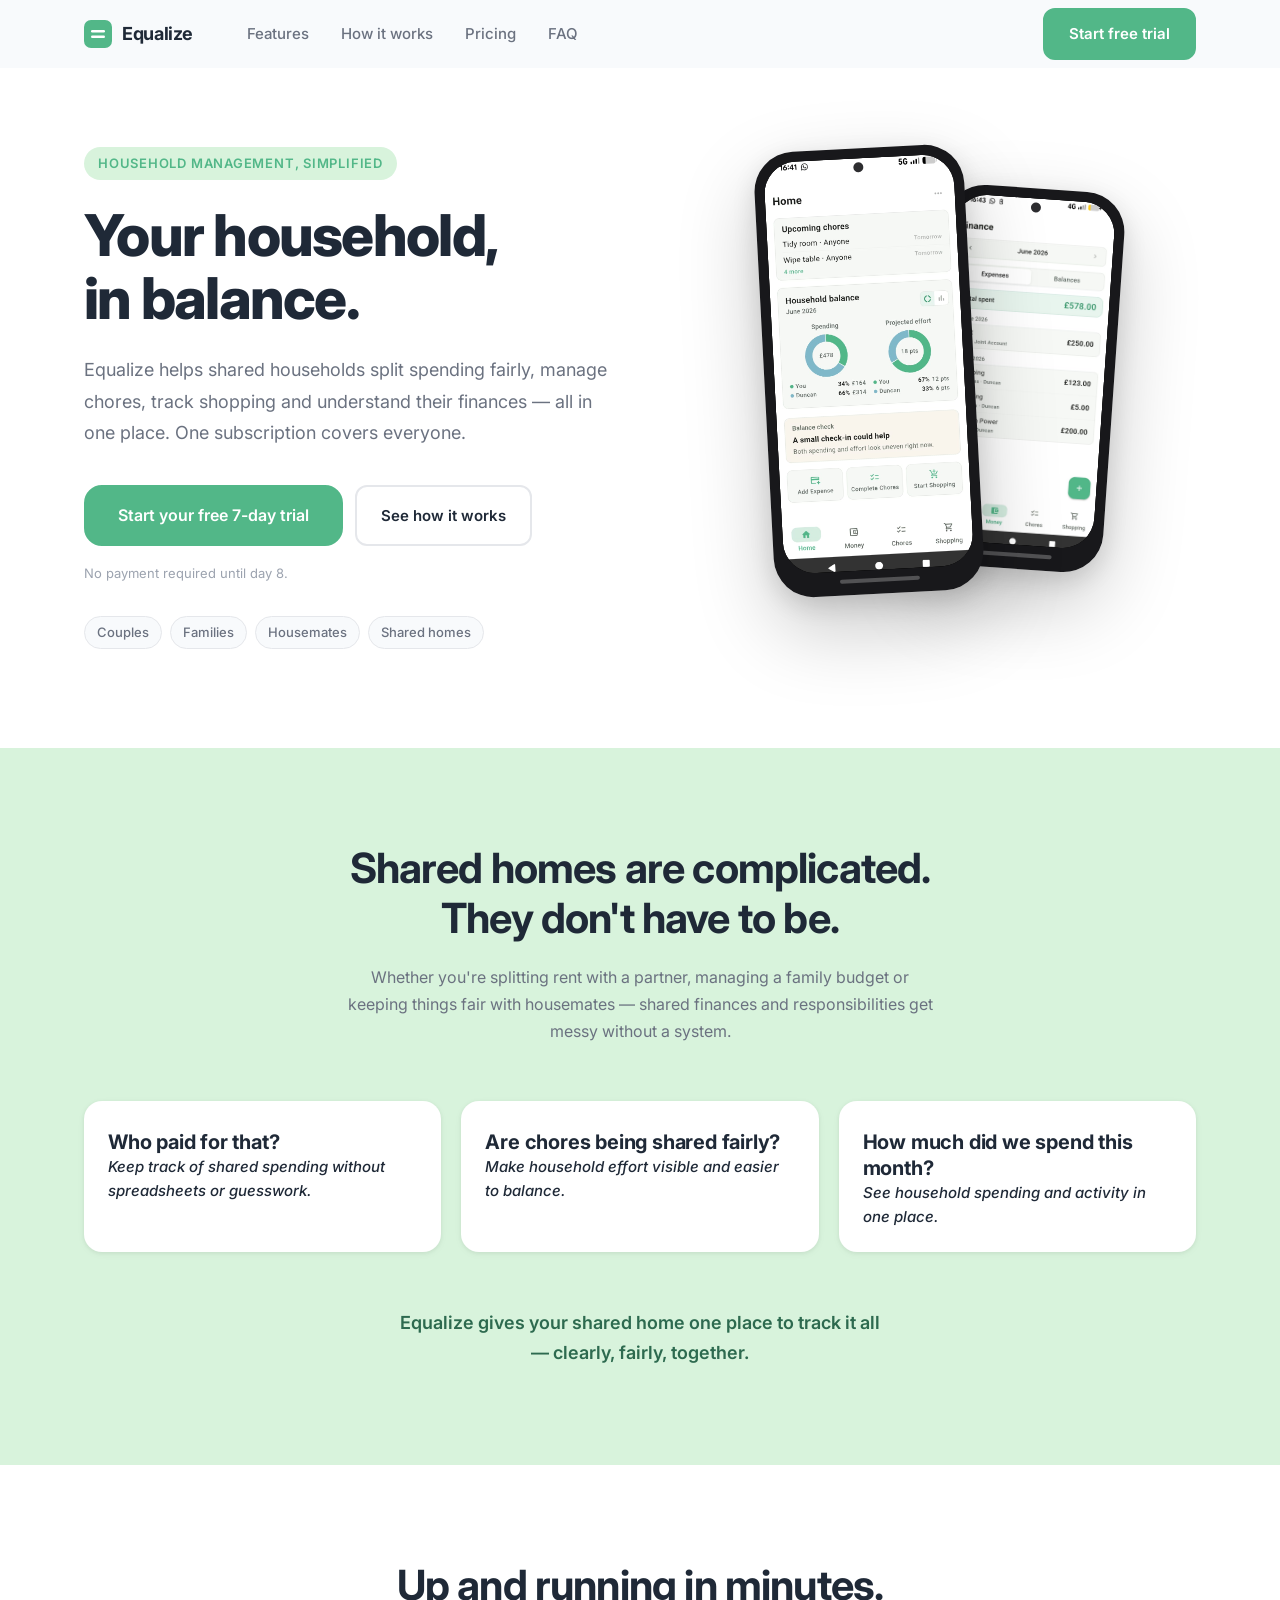
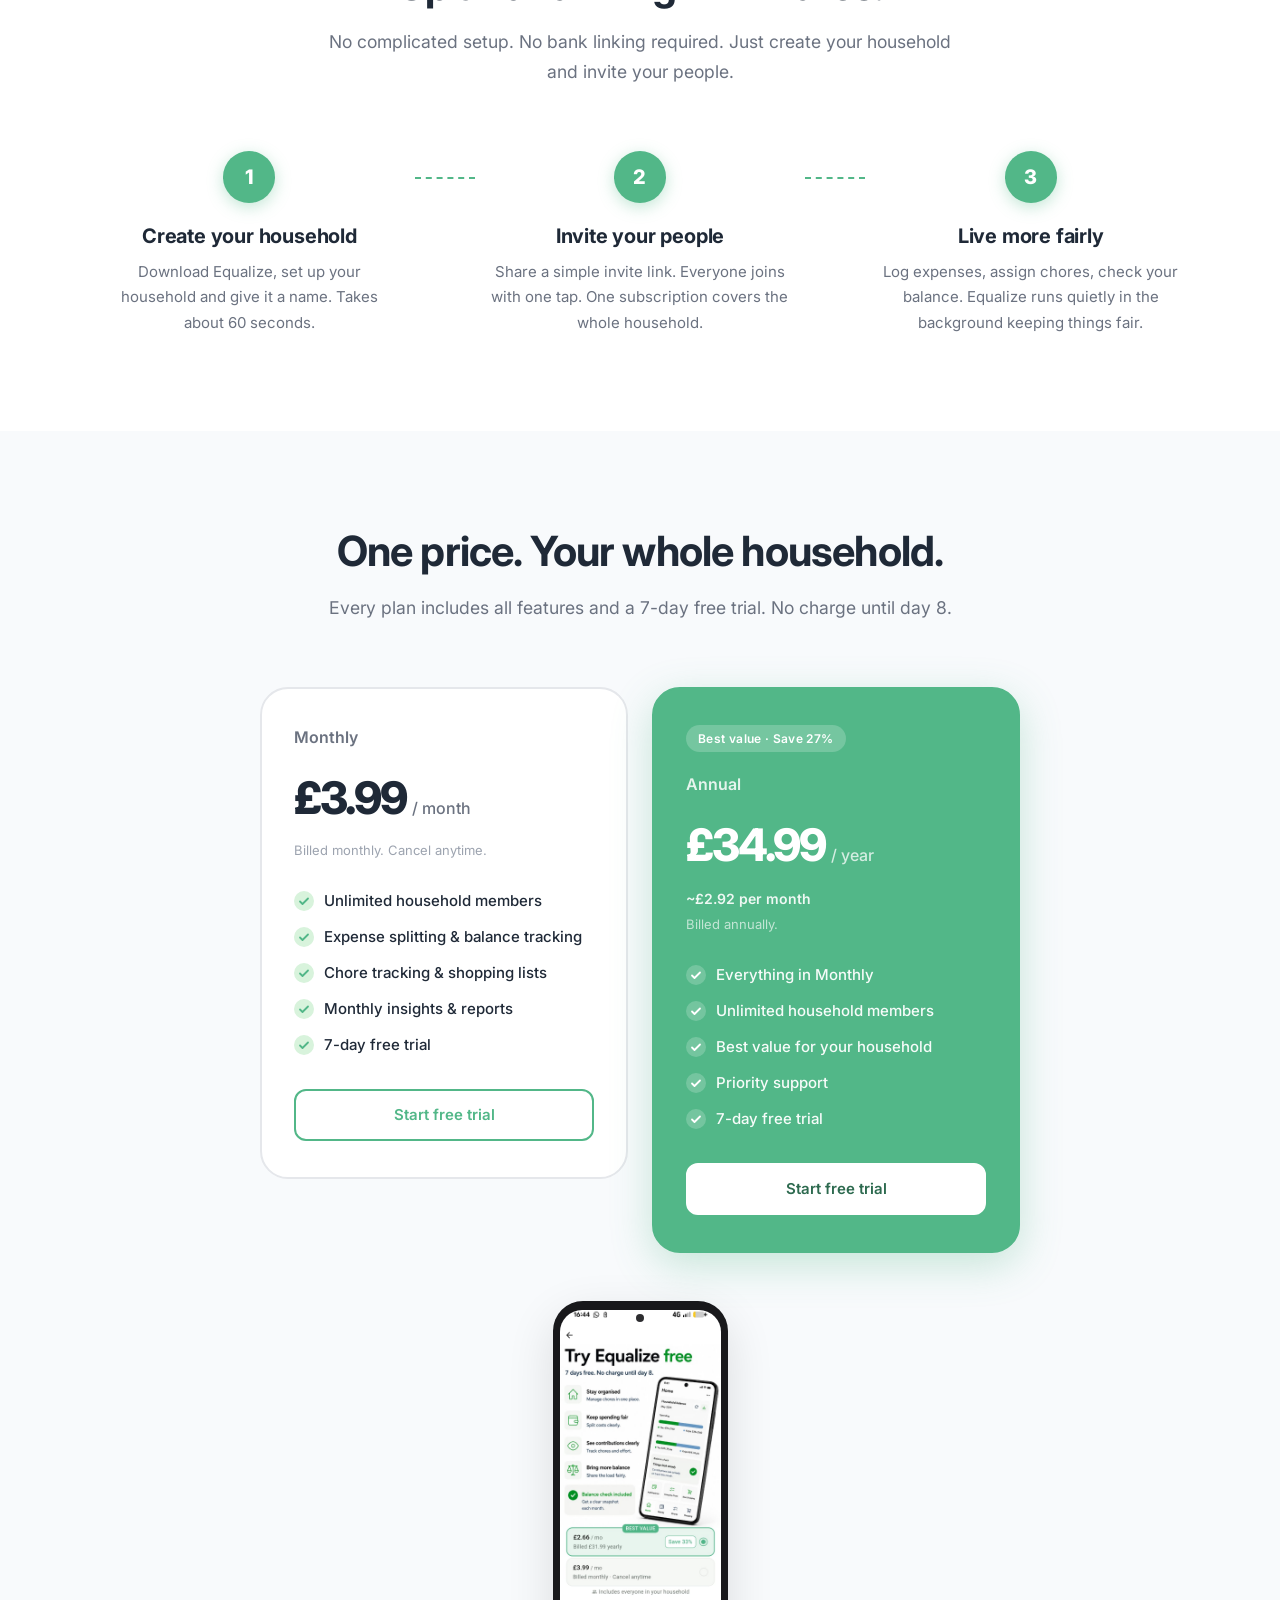
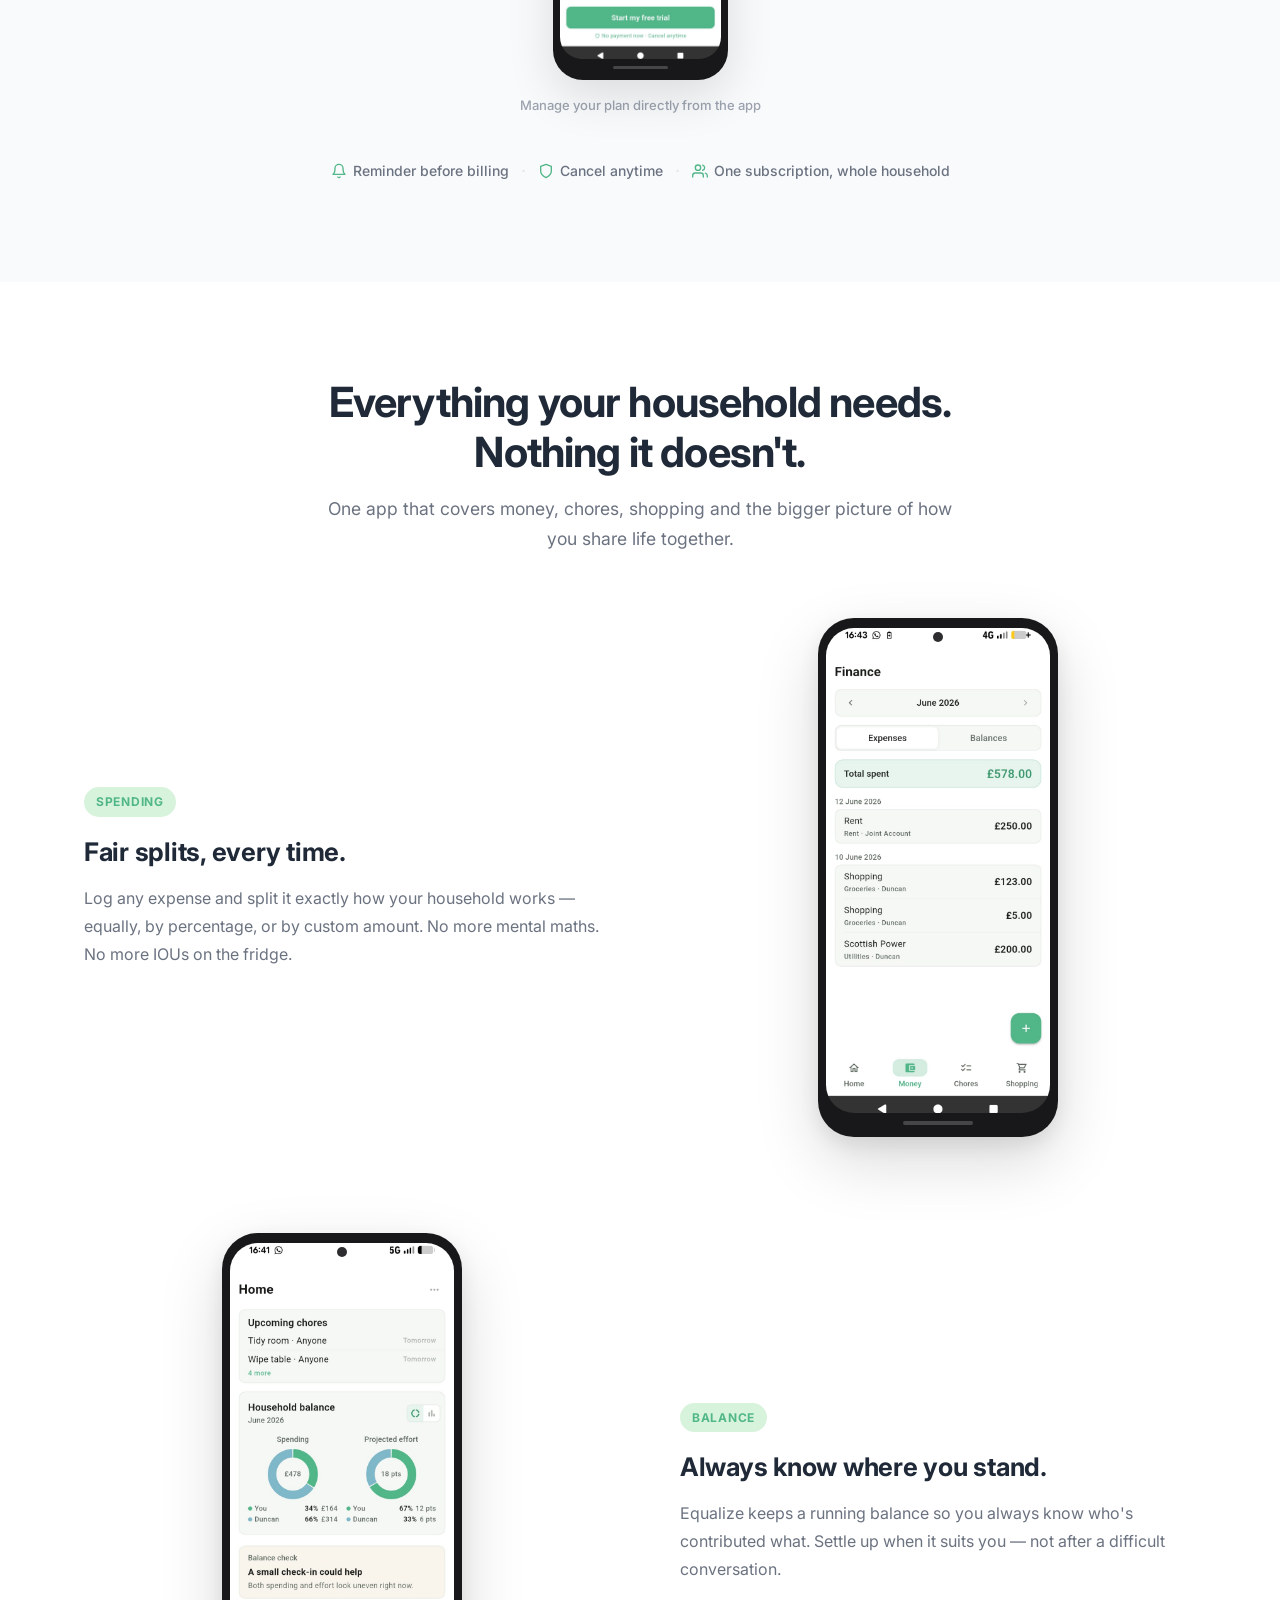
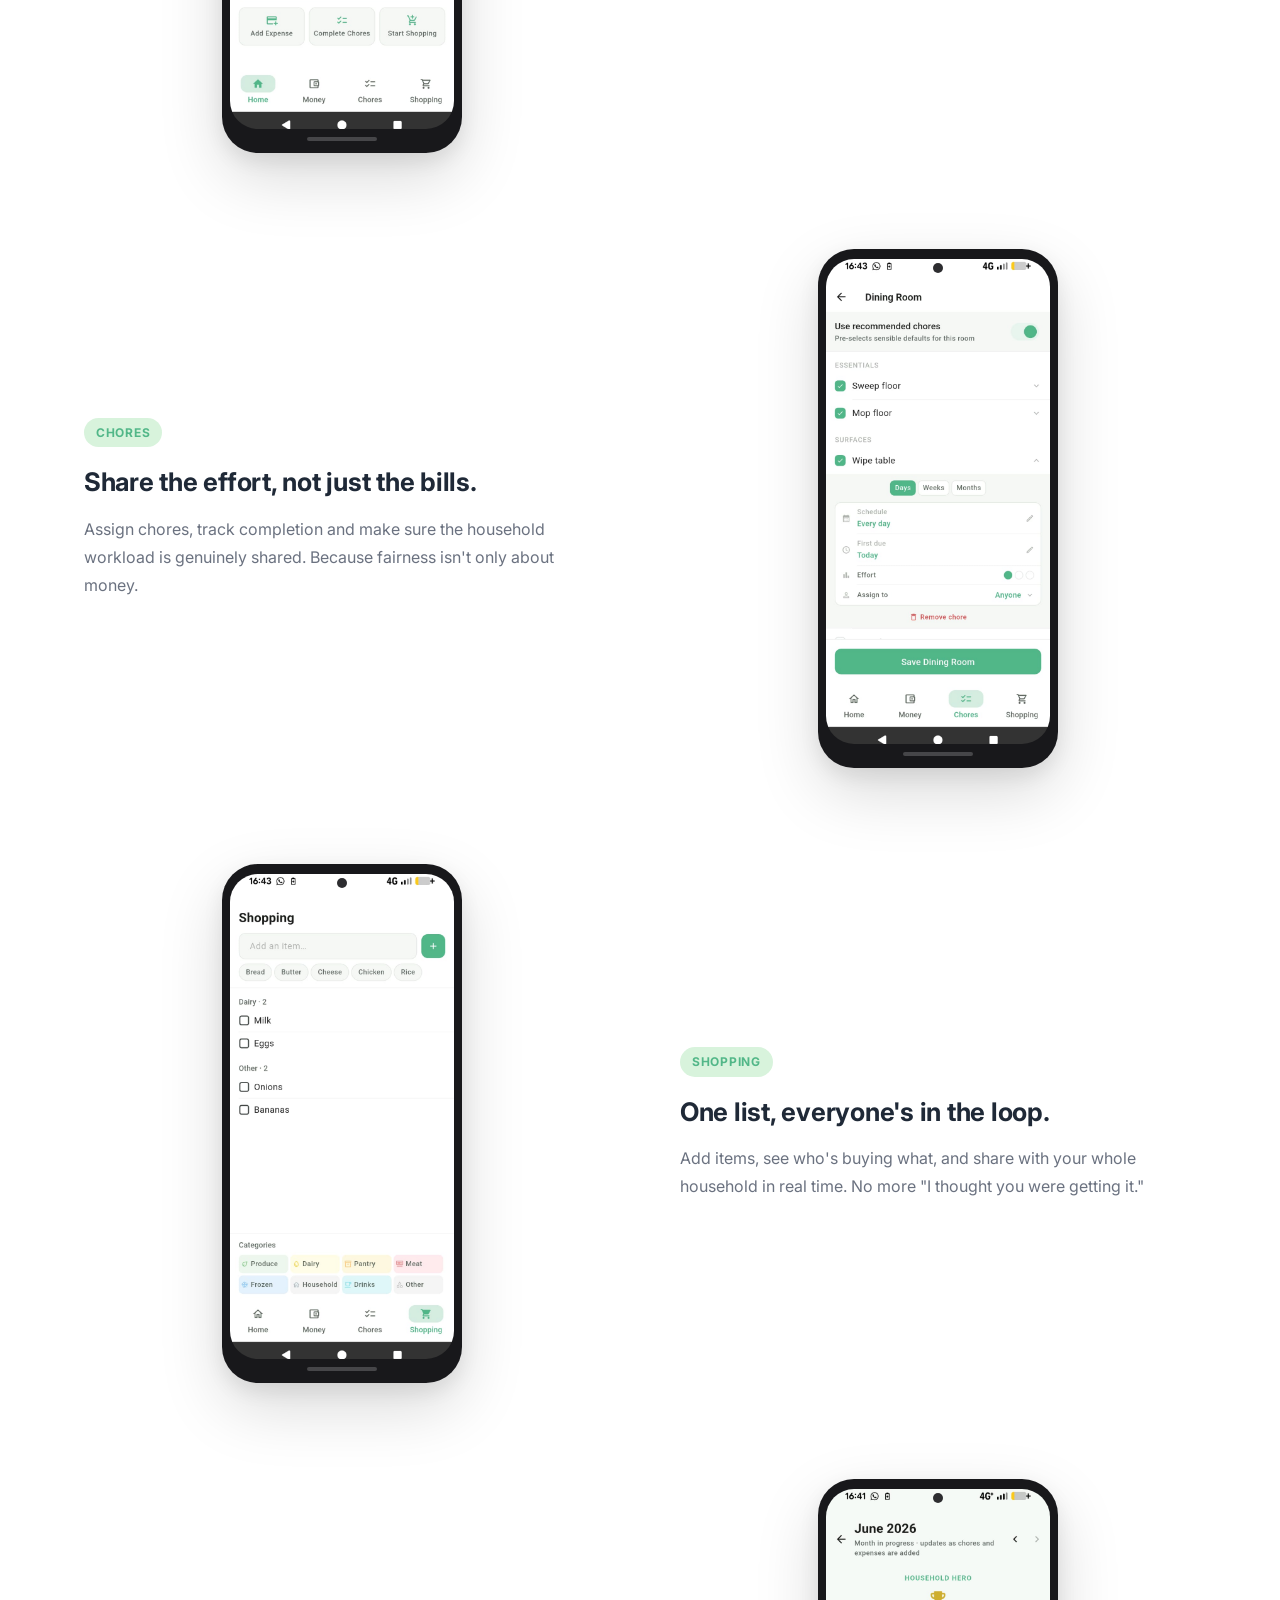
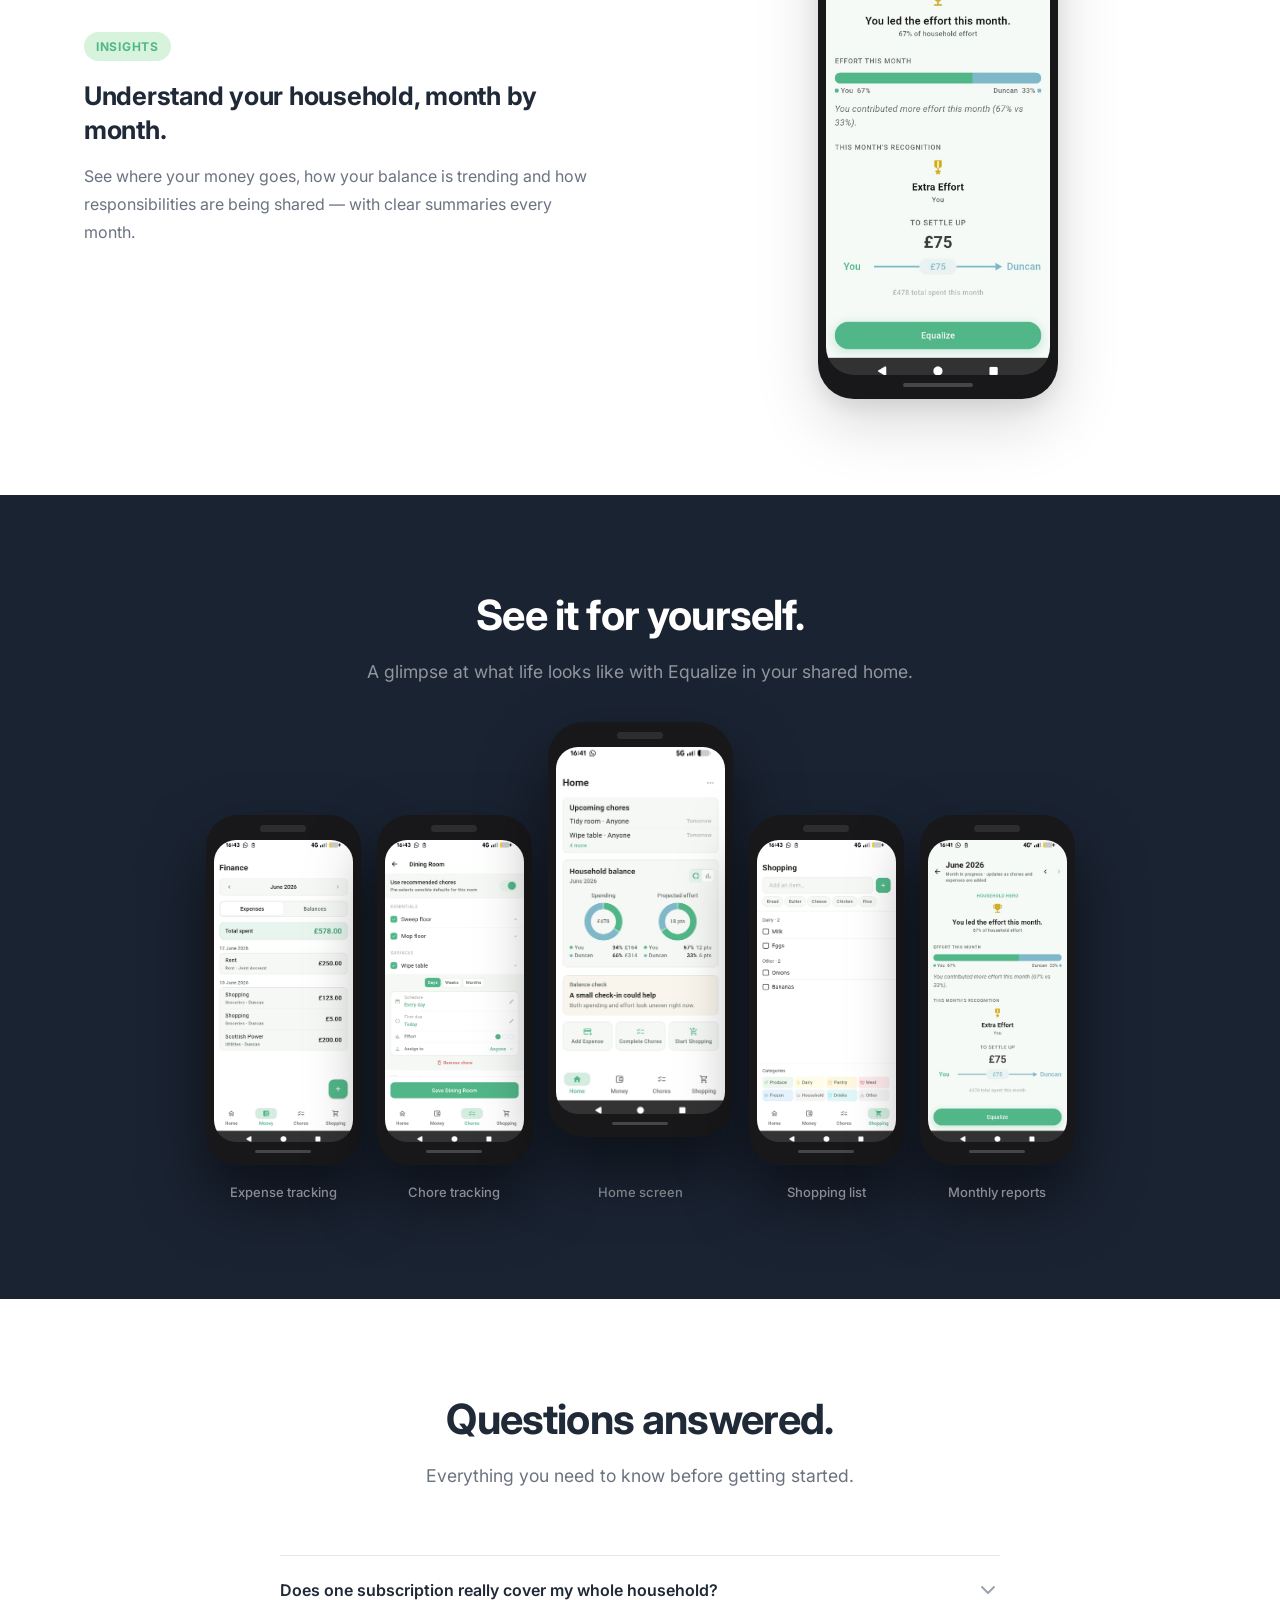
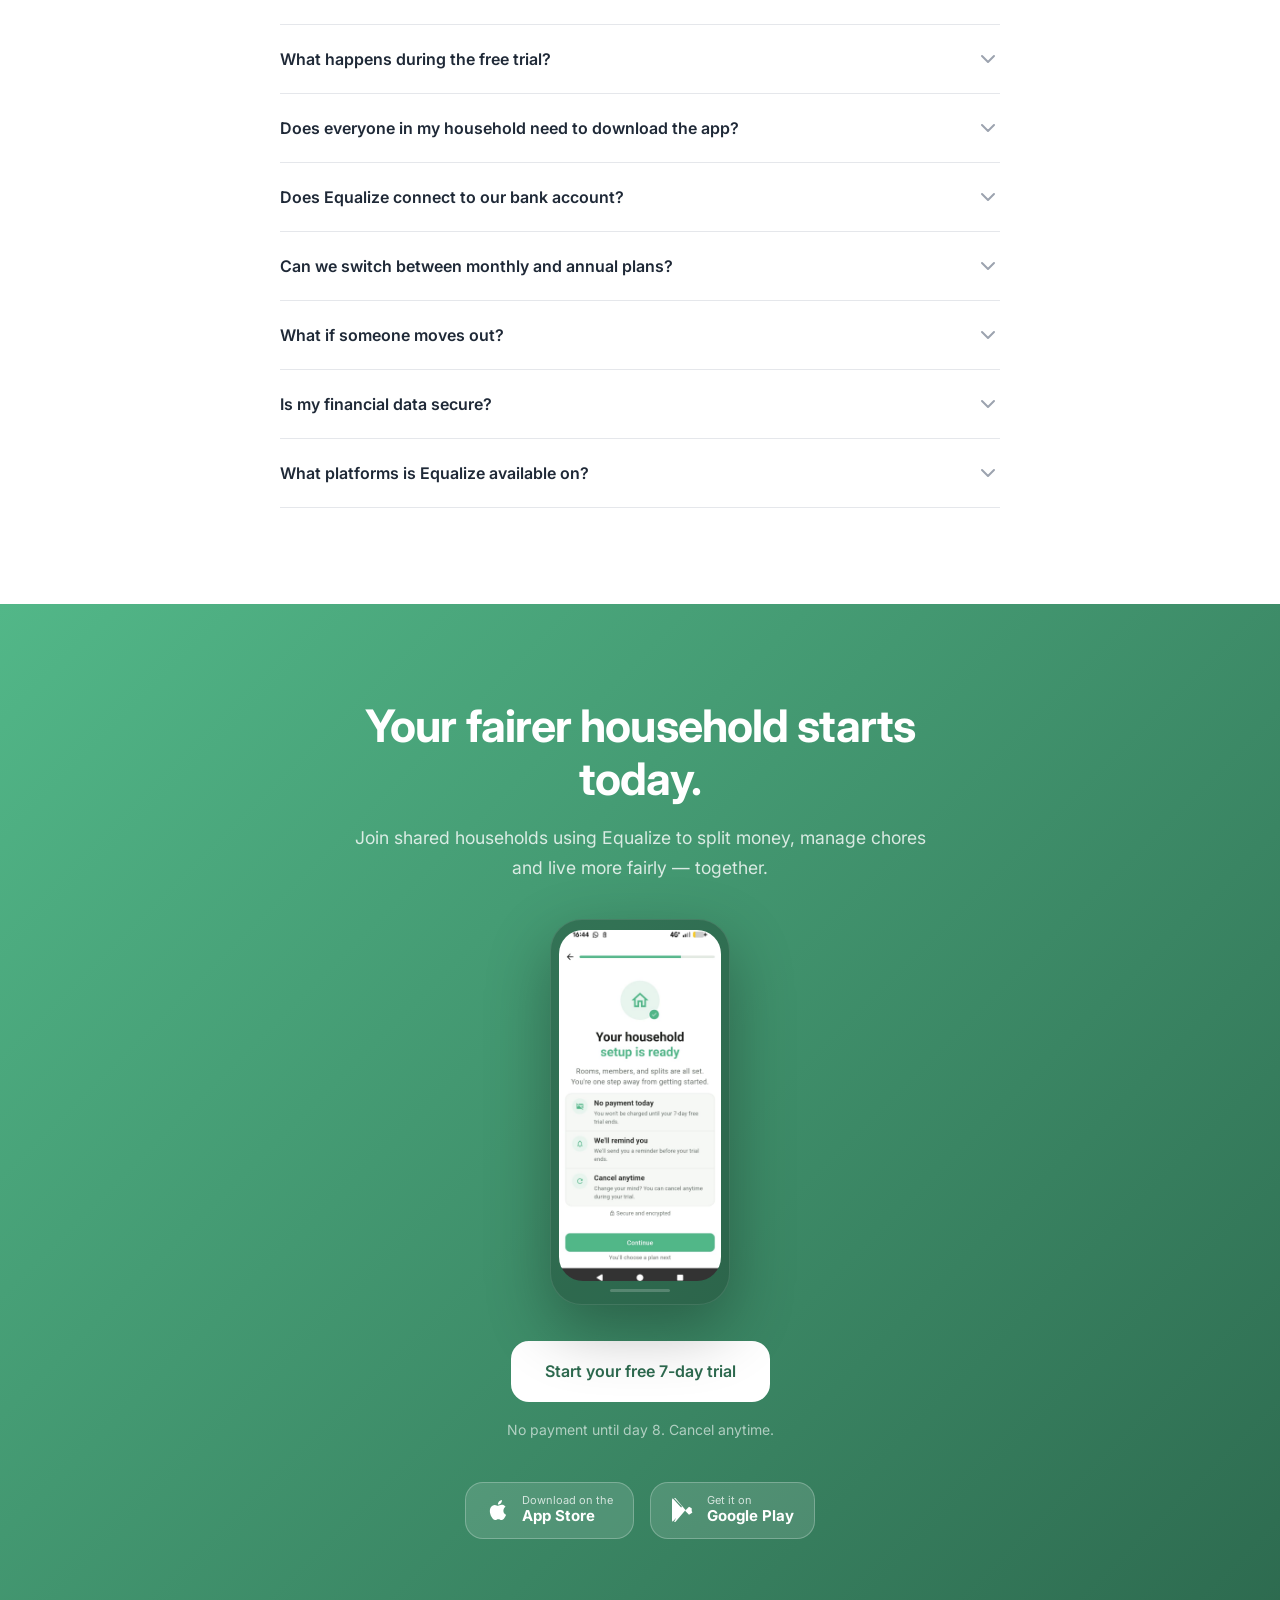
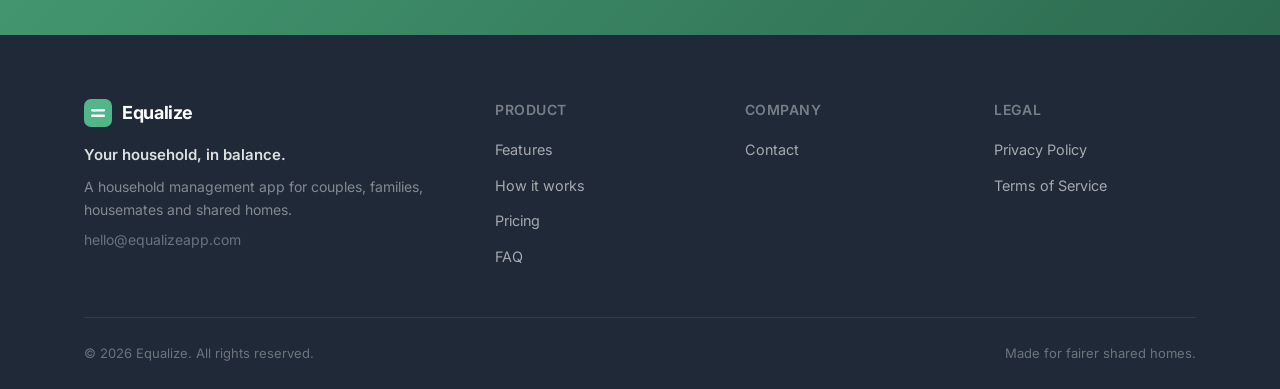
==== index.html @ 23ebc809 "Initial Equalize website" ====
<!DOCTYPE html>
<html lang="en">
<head>
  <meta charset="UTF-8">
  <meta name="viewport" content="width=device-width, initial-scale=1.0">
  <meta name="description" content="Equalize helps shared households split spending fairly, manage chores, track shopping and understand their finances — all in one place. One subscription covers everyone.">
  <meta name="theme-color" content="#52B788">
  <title>Equalize — Your household, in balance</title>
  <link rel="preconnect" href="https://fonts.googleapis.com">
  <link rel="preconnect" href="https://fonts.gstatic.com" crossorigin>
  <link href="https://fonts.googleapis.com/css2?family=Inter:wght@300;400;500;600;700;800&display=swap" rel="stylesheet">
  <link rel="stylesheet" href="styles.css">
</head>
<body>

  <!-- ============================================================
       NAVIGATION
  ============================================================ -->
  <nav class="nav" id="nav">
    <div class="container nav-inner">

      <a href="#" class="nav-logo">
        <svg class="logo-icon" width="28" height="28" viewBox="0 0 28 28" fill="none" aria-hidden="true">
          <rect width="28" height="28" rx="7" fill="#52B788"/>
          <rect x="7" y="10" width="14" height="2.5" rx="1.25" fill="white"/>
          <rect x="7" y="15.5" width="14" height="2.5" rx="1.25" fill="white"/>
        </svg>
        <span class="logo-text">Equalize</span>
      </a>

      <ul class="nav-links" role="list">
        <li><a href="#features">Features</a></li>
        <li><a href="#how-it-works">How it works</a></li>
        <li><a href="#pricing">Pricing</a></li>
        <li><a href="#faq">FAQ</a></li>
      </ul>

      <div class="nav-actions">
        <a href="#pricing" class="btn btn-primary">Start free trial</a>
      </div>

      <button class="hamburger" id="hamburger" aria-label="Toggle menu" aria-expanded="false" aria-controls="mobile-menu">
        <span></span>
        <span></span>
        <span></span>
      </button>

    </div>
  </nav>

  <!-- Mobile menu -->
  <div class="mobile-menu" id="mobile-menu" aria-hidden="true">
    <div class="mobile-menu-inner">
      <a href="#features" class="mobile-link">Features</a>
      <a href="#how-it-works" class="mobile-link">How it works</a>
      <a href="#pricing" class="mobile-link">Pricing</a>
      <a href="#faq" class="mobile-link">FAQ</a>
      <div class="mobile-divider"></div>
      <a href="#" class="mobile-link">Sign in</a>
      <a href="#pricing" class="btn btn-primary btn-full">Start free trial</a>
    </div>
  </div>


  <main>

    <!-- ============================================================
         HERO
    ============================================================ -->
    <section class="hero" id="home">
      <div class="container hero-container">

        <div class="hero-text animate-on-scroll">
          <div class="eyebrow">Household management, simplified</div>
          <h1 class="hero-headline">Your household,<br>in balance.</h1>
          <p class="hero-sub">Equalize helps shared households split spending fairly, manage chores, track shopping and understand their finances — all in one place. One subscription covers everyone.</p>
          <div class="hero-actions">
            <a href="#pricing" class="btn btn-primary btn-large">Start your free 7-day trial</a>
            <a href="#how-it-works" class="btn btn-ghost">See how it works</a>
          </div>
          <p class="hero-note">No payment required until day 8.</p>
          <div class="audience-tags">
            <span class="audience-tag">Couples</span>
            <span class="audience-tag">Families</span>
            <span class="audience-tag">Housemates</span>
            <span class="audience-tag">Shared homes</span>
          </div>
        </div>

        <div class="hero-visual">
          <div class="phones-group">

            <!-- Primary phone: Dashboard -->
            <div class="phone phone--primary">
              <div class="phone-body">
                <div class="phone-camera"></div>
                <div class="phone-screen">
                  <img src="images/dashboard.jpeg" alt="Equalize dashboard showing household balance and spending overview" class="phone-screenshot">
                </div>
                <div class="phone-home-bar"></div>
              </div>
            </div>

            <!-- Secondary phone: Money / Expenses -->
            <div class="phone phone--secondary">
              <div class="phone-body">
                <div class="phone-camera"></div>
                <div class="phone-screen">
                  <img src="images/money.jpeg" alt="Equalize expense splitting and tracking screen" class="phone-screenshot">
                </div>
                <div class="phone-home-bar"></div>
              </div>
            </div>

          </div>
        </div>

      </div>
    </section>


    <!-- ============================================================
         PROBLEM
    ============================================================ -->
    <section class="problem" id="problem">
      <div class="container">
        <div class="problem-text animate-on-scroll">
          <h2>Shared homes are complicated.<br>They don't have to be.</h2>
          <p>Whether you're splitting rent with a partner, managing a family budget or keeping things fair with housemates — shared finances and responsibilities get messy without a system.</p>
        </div>
        <div class="pain-cards">
          <div class="pain-card animate-on-scroll">
            <h3>Who paid for that?</h3>
            <p>Keep track of shared spending without spreadsheets or guesswork.</p>
          </div>
          <div class="pain-card animate-on-scroll">
            <h3>Are chores being shared fairly?</h3>
            <p>Make household effort visible and easier to balance.</p>
          </div>
          <div class="pain-card animate-on-scroll">
            <h3>How much did we spend this month?</h3>
            <p>See household spending and activity in one place.</p>
          </div>
        </div>
        <div class="problem-resolution animate-on-scroll">
          <p>Equalize gives your shared home one place to track it all — clearly, fairly, together.</p>
        </div>
      </div>
    </section>


    <!-- ============================================================
         HOW IT WORKS
    ============================================================ -->
    <section class="hiw" id="how-it-works">
      <div class="container">
        <div class="section-header animate-on-scroll">
          <h2>Up and running in minutes.</h2>
          <p>No complicated setup. No bank linking required. Just create your household and invite your people.</p>
        </div>
        <div class="steps">
          <div class="step animate-on-scroll">
            <div class="step-number">1</div>
            <h3>Create your household</h3>
            <p>Download Equalize, set up your household and give it a name. Takes about 60 seconds.</p>
          </div>
          <div class="step-connector" aria-hidden="true"></div>
          <div class="step animate-on-scroll">
            <div class="step-number">2</div>
            <h3>Invite your people</h3>
            <p>Share a simple invite link. Everyone joins with one tap. One subscription covers the whole household.</p>
          </div>
          <div class="step-connector" aria-hidden="true"></div>
          <div class="step animate-on-scroll">
            <div class="step-number">3</div>
            <h3>Live more fairly</h3>
            <p>Log expenses, assign chores, check your balance. Equalize runs quietly in the background keeping things fair.</p>
          </div>
        </div>
      </div>
    </section>


    <!-- ============================================================
         PRICING
    ============================================================ -->
    <section class="pricing" id="pricing">
      <div class="container">
        <div class="section-header animate-on-scroll">
          <h2>One price. Your whole household.</h2>
          <p>Every plan includes all features and a 7-day free trial. No charge until day 8.</p>
        </div>

        <div class="pricing-cards">

          <div class="pricing-card animate-on-scroll">
            <div class="pc-name">Monthly</div>
            <div class="pc-price-row">
              <span class="pc-amount">£3.99</span>
              <span class="pc-period">/ month</span>
            </div>
            <div class="pc-billing">Billed monthly. Cancel anytime.</div>
            <ul class="pc-features" role="list">
              <li>
                <svg class="check-icon" viewBox="0 0 20 20" aria-hidden="true"><circle cx="10" cy="10" r="10" fill="#D8F3DC"/><path d="M6 10.5l2.5 2.5 5.5-5.5" stroke="#52B788" stroke-width="1.8" stroke-linecap="round" stroke-linejoin="round" fill="none"/></svg>
                Unlimited household members
              </li>
              <li>
                <svg class="check-icon" viewBox="0 0 20 20" aria-hidden="true"><circle cx="10" cy="10" r="10" fill="#D8F3DC"/><path d="M6 10.5l2.5 2.5 5.5-5.5" stroke="#52B788" stroke-width="1.8" stroke-linecap="round" stroke-linejoin="round" fill="none"/></svg>
                Expense splitting &amp; balance tracking
              </li>
              <li>
                <svg class="check-icon" viewBox="0 0 20 20" aria-hidden="true"><circle cx="10" cy="10" r="10" fill="#D8F3DC"/><path d="M6 10.5l2.5 2.5 5.5-5.5" stroke="#52B788" stroke-width="1.8" stroke-linecap="round" stroke-linejoin="round" fill="none"/></svg>
                Chore tracking &amp; shopping lists
              </li>
              <li>
                <svg class="check-icon" viewBox="0 0 20 20" aria-hidden="true"><circle cx="10" cy="10" r="10" fill="#D8F3DC"/><path d="M6 10.5l2.5 2.5 5.5-5.5" stroke="#52B788" stroke-width="1.8" stroke-linecap="round" stroke-linejoin="round" fill="none"/></svg>
                Monthly insights &amp; reports
              </li>
              <li>
                <svg class="check-icon" viewBox="0 0 20 20" aria-hidden="true"><circle cx="10" cy="10" r="10" fill="#D8F3DC"/><path d="M6 10.5l2.5 2.5 5.5-5.5" stroke="#52B788" stroke-width="1.8" stroke-linecap="round" stroke-linejoin="round" fill="none"/></svg>
                7-day free trial
              </li>
            </ul>
            <a href="#" class="btn btn-outline btn-full">Start free trial</a>
          </div>

          <div class="pricing-card pricing-card--featured animate-on-scroll">
            <div class="pc-badge">Best value &middot; Save 27%</div>
            <div class="pc-name">Annual</div>
            <div class="pc-price-row">
              <span class="pc-amount">£34.99</span>
              <span class="pc-period">/ year</span>
            </div>
            <div class="pc-equiv">~£2.92 per month</div>
            <div class="pc-billing">Billed annually.</div>
            <ul class="pc-features pc-features--light" role="list">
              <li>
                <svg class="check-icon" viewBox="0 0 20 20" aria-hidden="true"><circle cx="10" cy="10" r="10" fill="rgba(255,255,255,0.2)"/><path d="M6 10.5l2.5 2.5 5.5-5.5" stroke="white" stroke-width="1.8" stroke-linecap="round" stroke-linejoin="round" fill="none"/></svg>
                Everything in Monthly
              </li>
              <li>
                <svg class="check-icon" viewBox="0 0 20 20" aria-hidden="true"><circle cx="10" cy="10" r="10" fill="rgba(255,255,255,0.2)"/><path d="M6 10.5l2.5 2.5 5.5-5.5" stroke="white" stroke-width="1.8" stroke-linecap="round" stroke-linejoin="round" fill="none"/></svg>
                Unlimited household members
              </li>
              <li>
                <svg class="check-icon" viewBox="0 0 20 20" aria-hidden="true"><circle cx="10" cy="10" r="10" fill="rgba(255,255,255,0.2)"/><path d="M6 10.5l2.5 2.5 5.5-5.5" stroke="white" stroke-width="1.8" stroke-linecap="round" stroke-linejoin="round" fill="none"/></svg>
                Best value for your household
              </li>
              <li>
                <svg class="check-icon" viewBox="0 0 20 20" aria-hidden="true"><circle cx="10" cy="10" r="10" fill="rgba(255,255,255,0.2)"/><path d="M6 10.5l2.5 2.5 5.5-5.5" stroke="white" stroke-width="1.8" stroke-linecap="round" stroke-linejoin="round" fill="none"/></svg>
                Priority support
              </li>
              <li>
                <svg class="check-icon" viewBox="0 0 20 20" aria-hidden="true"><circle cx="10" cy="10" r="10" fill="rgba(255,255,255,0.2)"/><path d="M6 10.5l2.5 2.5 5.5-5.5" stroke="white" stroke-width="1.8" stroke-linecap="round" stroke-linejoin="round" fill="none"/></svg>
                7-day free trial
              </li>
            </ul>
            <a href="#" class="btn btn-white btn-full">Start free trial</a>
          </div>

        </div>

        <div class="pricing-preview animate-on-scroll">
          <div class="pp-frame">
            <div class="pp-notch"></div>
            <img src="images/pricing.jpeg" alt="In-app subscription plan selection screen" class="pp-img">
            <div class="pp-home"></div>
          </div>
          <p class="pp-caption">Manage your plan directly from the app</p>
        </div>

        <div class="pricing-trust animate-on-scroll">
          <div class="trust-item">
            <svg width="16" height="16" viewBox="0 0 24 24" fill="none" aria-hidden="true"><path d="M18 8A6 6 0 0 0 6 8c0 7-3 9-3 9h18s-3-2-3-9" stroke="#52B788" stroke-width="2" stroke-linecap="round" stroke-linejoin="round"/><path d="M13.73 21a2 2 0 0 1-3.46 0" stroke="#52B788" stroke-width="2" stroke-linecap="round" stroke-linejoin="round"/></svg>
            Reminder before billing
          </div>
          <div class="trust-sep" aria-hidden="true">·</div>
          <div class="trust-item">
            <svg width="16" height="16" viewBox="0 0 24 24" fill="none" aria-hidden="true"><path d="M12 22s8-4 8-10V5l-8-3-8 3v7c0 6 8 10 8 10z" stroke="#52B788" stroke-width="2" stroke-linecap="round" stroke-linejoin="round"/></svg>
            Cancel anytime
          </div>
          <div class="trust-sep" aria-hidden="true">·</div>
          <div class="trust-item">
            <svg width="16" height="16" viewBox="0 0 24 24" fill="none" aria-hidden="true"><path d="M17 21v-2a4 4 0 0 0-4-4H5a4 4 0 0 0-4 4v2" stroke="#52B788" stroke-width="2" stroke-linecap="round" stroke-linejoin="round"/><circle cx="9" cy="7" r="4" stroke="#52B788" stroke-width="2" stroke-linecap="round" stroke-linejoin="round"/><path d="M23 21v-2a4 4 0 0 0-3-3.87M16 3.13a4 4 0 0 1 0 7.75" stroke="#52B788" stroke-width="2" stroke-linecap="round" stroke-linejoin="round"/></svg>
            One subscription, whole household
          </div>
        </div>

      </div>
    </section>


    <!-- ============================================================
         FEATURES
    ============================================================ -->
    <section class="features" id="features">
      <div class="container">
        <div class="section-header animate-on-scroll">
          <h2>Everything your household needs.<br>Nothing it doesn't.</h2>
          <p>One app that covers money, chores, shopping and the bigger picture of how you share life together.</p>
        </div>

        <!-- Feature 1: Spending -->
        <div class="feature-block animate-on-scroll">
          <div class="feature-text">
            <div class="feature-tag">Spending</div>
            <h3>Fair splits, every time.</h3>
            <p>Log any expense and split it exactly how your household works — equally, by percentage, or by custom amount. No more mental maths. No more IOUs on the fridge.</p>
          </div>
          <div class="feature-ui">
            <div class="fp-frame">
              <div class="fp-notch"></div>
              <img src="images/money.jpeg" alt="Expense splitting screen showing a household shop split between members" class="fp-img">
              <div class="fp-home"></div>
            </div>
          </div>
        </div>

        <!-- Feature 2: Balance -->
        <div class="feature-block feature-block--reverse animate-on-scroll">
          <div class="feature-text">
            <div class="feature-tag">Balance</div>
            <h3>Always know where you stand.</h3>
            <p>Equalize keeps a running balance so you always know who's contributed what. Settle up when it suits you — not after a difficult conversation.</p>
          </div>
          <div class="feature-ui">
            <div class="fp-frame">
              <div class="fp-notch"></div>
              <img src="images/dashboard.jpeg" alt="Household balance overview showing each member's contributions" class="fp-img">
              <div class="fp-home"></div>
            </div>
          </div>
        </div>

        <!-- Feature 3: Chores -->
        <div class="feature-block animate-on-scroll">
          <div class="feature-text">
            <div class="feature-tag">Chores</div>
            <h3>Share the effort, not just the bills.</h3>
            <p>Assign chores, track completion and make sure the household workload is genuinely shared. Because fairness isn't only about money.</p>
          </div>
          <div class="feature-ui">
            <div class="fp-frame">
              <div class="fp-notch"></div>
              <img src="images/chores.jpeg" alt="Chore tracker showing assigned tasks and completion status" class="fp-img">
              <div class="fp-home"></div>
            </div>
          </div>
        </div>

        <!-- Feature 4: Shopping -->
        <div class="feature-block feature-block--reverse animate-on-scroll">
          <div class="feature-text">
            <div class="feature-tag">Shopping</div>
            <h3>One list, everyone's in the loop.</h3>
            <p>Add items, see who's buying what, and share with your whole household in real time. No more "I thought you were getting it."</p>
          </div>
          <div class="feature-ui">
            <div class="fp-frame">
              <div class="fp-notch"></div>
              <img src="images/shopping.jpeg" alt="Shared shopping list with items ticked off" class="fp-img">
              <div class="fp-home"></div>
            </div>
          </div>
        </div>

        <!-- Feature 5: Insights -->
        <div class="feature-block animate-on-scroll">
          <div class="feature-text">
            <div class="feature-tag">Insights</div>
            <h3>Understand your household, month by month.</h3>
            <p>See where your money goes, how your balance is trending and how responsibilities are being shared — with clear summaries every month.</p>
          </div>
          <div class="feature-ui">
            <div class="fp-frame">
              <div class="fp-notch"></div>
              <img src="images/monthly-report.jpeg" alt="Monthly household spending insights and category breakdown" class="fp-img">
              <div class="fp-home"></div>
            </div>
          </div>
        </div>

      </div>
    </section>


    <!-- ============================================================
         SCREENSHOTS
    ============================================================ -->
    <section class="screenshots" id="screenshots">
      <div class="container">
        <div class="section-header section-header--light animate-on-scroll">
          <h2>See it for yourself.</h2>
          <p>A glimpse at what life looks like with Equalize in your shared home.</p>
        </div>

        <div class="ss-gallery">

          <div class="ss-item animate-on-scroll">
            <div class="ss-phone-frame">
              <div class="ss-notch"></div>
              <img src="images/money.jpeg" alt="Expense splitting and balance tracking screen" class="ss-img">
              <div class="ss-home-bar"></div>
            </div>
            <p class="ss-caption">Expense tracking</p>
          </div>

          <div class="ss-item animate-on-scroll">
            <div class="ss-phone-frame">
              <div class="ss-notch"></div>
              <img src="images/chores.jpeg" alt="Chore tracker showing household tasks and assignments" class="ss-img">
              <div class="ss-home-bar"></div>
            </div>
            <p class="ss-caption">Chore tracking</p>
          </div>

          <div class="ss-item ss-item--raised animate-on-scroll">
            <div class="ss-phone-frame ss-phone-frame--lg">
              <div class="ss-notch"></div>
              <img src="images/dashboard.jpeg" alt="Equalize home dashboard with household balance overview" class="ss-img">
              <div class="ss-home-bar"></div>
            </div>
            <p class="ss-caption">Home screen</p>
          </div>

          <div class="ss-item animate-on-scroll">
            <div class="ss-phone-frame">
              <div class="ss-notch"></div>
              <img src="images/shopping.jpeg" alt="Shared shopping list with items ticked off" class="ss-img">
              <div class="ss-home-bar"></div>
            </div>
            <p class="ss-caption">Shopping list</p>
          </div>

          <div class="ss-item animate-on-scroll">
            <div class="ss-phone-frame">
              <div class="ss-notch"></div>
              <img src="images/monthly-report.jpeg" alt="Monthly spending insights and household reports" class="ss-img">
              <div class="ss-home-bar"></div>
            </div>
            <p class="ss-caption">Monthly reports</p>
          </div>

        </div>
      </div>
    </section>


    <!-- ============================================================
         FAQ
    ============================================================ -->
    <section class="faq" id="faq">
      <div class="container">
        <div class="section-header animate-on-scroll">
          <h2>Questions answered.</h2>
          <p>Everything you need to know before getting started.</p>
        </div>

        <div class="faq-list" id="faq-list">

          <div class="faq-item animate-on-scroll">
            <button class="faq-q" aria-expanded="false">
              Does one subscription really cover my whole household?
              <span class="faq-icon" aria-hidden="true">
                <svg viewBox="0 0 24 24" fill="none"><path d="M6 9l6 6 6-6" stroke="currentColor" stroke-width="2" stroke-linecap="round" stroke-linejoin="round"/></svg>
              </span>
            </button>
            <div class="faq-a">
              <p>Yes. One Equalize subscription covers every member of your household — your partner, family members, or housemates. Everyone gets full access. There are no per-person fees.</p>
            </div>
          </div>

          <div class="faq-item animate-on-scroll">
            <button class="faq-q" aria-expanded="false">
              What happens during the free trial?
              <span class="faq-icon" aria-hidden="true">
                <svg viewBox="0 0 24 24" fill="none"><path d="M6 9l6 6 6-6" stroke="currentColor" stroke-width="2" stroke-linecap="round" stroke-linejoin="round"/></svg>
              </span>
            </button>
            <div class="faq-a">
              <p>You get full access to every feature for 7 days. We won't charge you until day 8, and we'll send you a reminder before your trial ends. You can cancel anytime before then with no charge.</p>
            </div>
          </div>

          <div class="faq-item animate-on-scroll">
            <button class="faq-q" aria-expanded="false">
              Does everyone in my household need to download the app?
              <span class="faq-icon" aria-hidden="true">
                <svg viewBox="0 0 24 24" fill="none"><path d="M6 9l6 6 6-6" stroke="currentColor" stroke-width="2" stroke-linecap="round" stroke-linejoin="round"/></svg>
              </span>
            </button>
            <div class="faq-a">
              <p>Yes — each person in your household downloads Equalize and joins using a simple invite link. Everything is then shared across all members in real time.</p>
            </div>
          </div>

          <div class="faq-item animate-on-scroll">
            <button class="faq-q" aria-expanded="false">
              Does Equalize connect to our bank account?
              <span class="faq-icon" aria-hidden="true">
                <svg viewBox="0 0 24 24" fill="none"><path d="M6 9l6 6 6-6" stroke="currentColor" stroke-width="2" stroke-linecap="round" stroke-linejoin="round"/></svg>
              </span>
            </button>
            <div class="faq-a">
              <p>No bank connection is required. You log expenses manually, which keeps things simple and private. You can record whether something was paid from a joint account or a personal account.</p>
            </div>
          </div>

          <div class="faq-item animate-on-scroll">
            <button class="faq-q" aria-expanded="false">
              Can we switch between monthly and annual plans?
              <span class="faq-icon" aria-hidden="true">
                <svg viewBox="0 0 24 24" fill="none"><path d="M6 9l6 6 6-6" stroke="currentColor" stroke-width="2" stroke-linecap="round" stroke-linejoin="round"/></svg>
              </span>
            </button>
            <div class="faq-a">
              <p>Yes. You can switch plans at any time from within the app. If you upgrade to annual mid-month, we'll credit any remaining days.</p>
            </div>
          </div>

          <div class="faq-item animate-on-scroll">
            <button class="faq-q" aria-expanded="false">
              What if someone moves out?
              <span class="faq-icon" aria-hidden="true">
                <svg viewBox="0 0 24 24" fill="none"><path d="M6 9l6 6 6-6" stroke="currentColor" stroke-width="2" stroke-linecap="round" stroke-linejoin="round"/></svg>
              </span>
            </button>
            <div class="faq-a">
              <p>You can remove household members at any time. Your data and history stays intact for whoever remains. We've made exits as painless as entrances.</p>
            </div>
          </div>

          <div class="faq-item animate-on-scroll">
            <button class="faq-q" aria-expanded="false">
              Is my financial data secure?
              <span class="faq-icon" aria-hidden="true">
                <svg viewBox="0 0 24 24" fill="none"><path d="M6 9l6 6 6-6" stroke="currentColor" stroke-width="2" stroke-linecap="round" stroke-linejoin="round"/></svg>
              </span>
            </button>
            <div class="faq-a">
              <p>Equalize uses industry-standard encryption for all data in transit and at rest. We never sell your data. Your household's information is yours.</p>
            </div>
          </div>

          <div class="faq-item animate-on-scroll">
            <button class="faq-q" aria-expanded="false">
              What platforms is Equalize available on?
              <span class="faq-icon" aria-hidden="true">
                <svg viewBox="0 0 24 24" fill="none"><path d="M6 9l6 6 6-6" stroke="currentColor" stroke-width="2" stroke-linecap="round" stroke-linejoin="round"/></svg>
              </span>
            </button>
            <div class="faq-a">
              <p>Equalize is available on iOS and Android. A web version is on the roadmap.</p>
            </div>
          </div>

        </div>
      </div>
    </section>


    <!-- ============================================================
         FINAL CTA
    ============================================================ -->
    <section class="final-cta">
      <div class="container">
        <div class="final-cta-inner animate-on-scroll">
          <h2>Your fairer household starts today.</h2>
          <p>Join shared households using Equalize to split money, manage chores and live more fairly — together.</p>
          <div class="cta-phone">
            <div class="cta-frame">
              <div class="cta-notch"></div>
              <img src="images/trial.jpeg" alt="Equalize 7-day free trial welcome screen" class="cta-img">
              <div class="cta-home"></div>
            </div>
          </div>
          <a href="#pricing" class="btn btn-white btn-large">Start your free 7-day trial</a>
          <p class="cta-note">No payment until day 8. Cancel anytime.</p>
          <div class="store-badges">
            <a href="#" class="store-badge" aria-label="Download on the App Store">
              <svg class="store-icon" viewBox="0 0 24 24" aria-hidden="true"><path d="M18.71 19.5c-.83 1.24-1.71 2.45-3.05 2.47-1.34.03-1.77-.79-3.29-.79-1.53 0-2 .77-3.27.82-1.31.05-2.3-1.32-3.14-2.53C4.25 17 2.94 12.45 4.7 9.39c.87-1.52 2.43-2.48 4.12-2.51 1.28-.02 2.5.87 3.29.87.78 0 2.26-1.07 3.8-.91.65.03 2.47.26 3.64 1.98-.09.06-2.17 1.28-2.15 3.81.03 3.02 2.65 4.03 2.68 4.04-.03.07-.42 1.44-1.38 2.83M13 3.5c.73-.83 1.94-1.46 2.94-1.5.13 1.17-.34 2.35-1.04 3.19-.69.85-1.83 1.51-2.95 1.42-.15-1.15.41-2.35 1.05-3.11z" fill="currentColor"/></svg>
              <div class="store-badge-text">
                <span class="store-sub">Download on the</span>
                <span class="store-main">App Store</span>
              </div>
            </a>
            <a href="#" class="store-badge" aria-label="Get it on Google Play">
              <svg class="store-icon" viewBox="0 0 24 24" aria-hidden="true"><path d="M3.18 23.76c.35.19.75.24 1.15.14L14.54 12 10.9 8.36 3.18 23.76zM20.7 10.37l-2.7-1.54-3.9 3.9 3.9 3.9 2.72-1.56c.77-.44.77-1.26 0-1.7zM1.55.38C1.22.7 1 1.22 1 1.9v20.2c0 .68.22 1.2.55 1.52l.08.07L12.17 12v-.27L1.63.3zM14.54 12L4.33.1c-.4-.12-.8-.07-1.15.14L14.54 12z" fill="currentColor"/></svg>
              <div class="store-badge-text">
                <span class="store-sub">Get it on</span>
                <span class="store-main">Google Play</span>
              </div>
            </a>
          </div>
        </div>
      </div>
    </section>

  </main>


  <!-- ============================================================
       FOOTER
  ============================================================ -->
  <footer class="footer">
    <div class="container">
      <div class="footer-grid">

        <div class="footer-brand">
          <a href="#" class="nav-logo footer-logo">
            <svg class="logo-icon" width="28" height="28" viewBox="0 0 28 28" fill="none" aria-hidden="true">
              <rect width="28" height="28" rx="7" fill="#52B788"/>
              <rect x="7" y="10" width="14" height="2.5" rx="1.25" fill="white"/>
              <rect x="7" y="15.5" width="14" height="2.5" rx="1.25" fill="white"/>
            </svg>
            <span class="logo-text">Equalize</span>
          </a>
          <p class="footer-tagline">Your household, in balance.</p>
          <p class="footer-desc">A household management app for couples, families, housemates and shared homes.</p>
          <a href="mailto:hello@equalizeapp.com" class="footer-email">hello@equalizeapp.com</a>
        </div>

        <div class="footer-col">
          <h4>Product</h4>
          <ul role="list">
            <li><a href="#features">Features</a></li>
            <li><a href="#how-it-works">How it works</a></li>
            <li><a href="#pricing">Pricing</a></li>
            <li><a href="#faq">FAQ</a></li>
          </ul>
        </div>

        <div class="footer-col">
          <h4>Company</h4>
          <ul role="list">
            <li><a href="mailto:hello@equalizeapp.com">Contact</a></li>
          </ul>
        </div>

        <div class="footer-col">
          <h4>Legal</h4>
          <ul role="list">
            <li><a href="privacy.html">Privacy Policy</a></li>
            <li><a href="terms.html">Terms of Service</a></li>
          </ul>
        </div>

      </div>

      <div class="footer-bottom">
        <p>&copy; 2026 Equalize. All rights reserved.</p>
        <p>Made for fairer shared homes.</p>
      </div>
    </div>
  </footer>

  <script src="script.js"></script>
</body>
</html>
---- styles.css ----
/* ============================================================
   VARIABLES & RESET
============================================================ */

:root {
  --green:        #52B788;
  --green-light:  #D8F3DC;
  --green-dark:   #3a9970;
  --green-deeper: #2D6A4F;
  --text:         #1F2937;
  --text-muted:   #6B7280;
  --text-light:   #9CA3AF;
  --bg:           #F8FAFC;
  --white:        #ffffff;
  --border:       #E5E7EB;
  --border-light: #F3F4F6;

  --radius-sm:  6px;
  --radius:     12px;
  --radius-lg:  18px;
  --radius-xl:  28px;
  --radius-2xl: 40px;

  --shadow-xs: 0 1px 2px rgba(0,0,0,0.05);
  --shadow-sm: 0 1px 4px rgba(0,0,0,0.06), 0 2px 8px rgba(0,0,0,0.04);
  --shadow-md: 0 4px 16px rgba(0,0,0,0.08), 0 2px 6px rgba(0,0,0,0.04);
  --shadow-lg: 0 12px 40px rgba(0,0,0,0.1), 0 4px 12px rgba(0,0,0,0.05);
  --shadow-xl: 0 24px 64px rgba(0,0,0,0.14), 0 8px 24px rgba(0,0,0,0.06);
  --shadow-phone: 0 32px 80px rgba(0,0,0,0.22), 0 8px 24px rgba(0,0,0,0.12);

  --transition: 200ms ease;
  --transition-slow: 350ms ease;

  --font: 'Inter', -apple-system, BlinkMacSystemFont, 'Segoe UI', sans-serif;

  --container: 1160px;
  --nav-height: 68px;
}

*, *::before, *::after {
  box-sizing: border-box;
  margin: 0;
  padding: 0;
}

html {
  scroll-behavior: smooth;
  font-size: 16px;
}

body {
  font-family: var(--font);
  color: var(--text);
  background: var(--bg);
  line-height: 1.6;
  -webkit-font-smoothing: antialiased;
  -moz-osx-font-smoothing: grayscale;
  overflow-x: hidden;
}

img { display: block; max-width: 100%; }
ul { list-style: none; }
a { text-decoration: none; color: inherit; }
button { font-family: inherit; cursor: pointer; border: none; background: none; }


/* ============================================================
   TYPOGRAPHY
============================================================ */

h1 { font-size: clamp(2.4rem, 5vw, 3.6rem); font-weight: 800; line-height: 1.1; letter-spacing: -0.03em; color: var(--text); }
h2 { font-size: clamp(1.8rem, 3.5vw, 2.6rem); font-weight: 700; line-height: 1.2; letter-spacing: -0.02em; color: var(--text); }
h3 { font-size: 1.25rem; font-weight: 700; line-height: 1.3; letter-spacing: -0.01em; color: var(--text); }
h4 { font-size: 0.875rem; font-weight: 600; letter-spacing: 0.04em; text-transform: uppercase; color: var(--text-muted); }
p  { color: var(--text-muted); line-height: 1.7; }


/* ============================================================
   LAYOUT
============================================================ */

.container {
  max-width: var(--container);
  margin-inline: auto;
  padding-inline: 24px;
}

.section-header {
  text-align: center;
  max-width: 640px;
  margin-inline: auto;
  margin-bottom: 64px;
}

.section-header p {
  margin-top: 16px;
  font-size: 1.1rem;
}

.section-header--light h2,
.section-header--light p {
  color: var(--white);
}

.section-header--light p {
  opacity: 0.8;
}


/* ============================================================
   BUTTONS
============================================================ */

.btn {
  display: inline-flex;
  align-items: center;
  justify-content: center;
  gap: 8px;
  padding: 12px 24px;
  border-radius: var(--radius);
  font-size: 0.9375rem;
  font-weight: 600;
  transition: all var(--transition);
  white-space: nowrap;
  cursor: pointer;
  border: 2px solid transparent;
}

.btn-primary {
  background: var(--green);
  color: var(--white);
  border-color: var(--green);
}
.btn-primary:hover {
  background: var(--green-dark);
  border-color: var(--green-dark);
  transform: translateY(-1px);
  box-shadow: 0 6px 20px rgba(82,183,136,0.35);
}
.btn-primary:active { transform: translateY(0); }

.btn-outline {
  background: transparent;
  color: var(--green);
  border-color: var(--green);
}
.btn-outline:hover {
  background: var(--green-light);
}

.btn-ghost {
  background: transparent;
  color: var(--text);
  border-color: var(--border);
}
.btn-ghost:hover {
  background: var(--white);
  box-shadow: var(--shadow-sm);
}

.btn-white {
  background: var(--white);
  color: var(--green-deeper);
  border-color: var(--white);
}
.btn-white:hover {
  background: var(--green-light);
  border-color: var(--green-light);
  transform: translateY(-1px);
  box-shadow: 0 6px 20px rgba(0,0,0,0.15);
}

.btn-large {
  padding: 16px 32px;
  font-size: 1rem;
  border-radius: var(--radius-lg);
}

.btn-full { width: 100%; }


/* ============================================================
   NAVIGATION
============================================================ */

.nav {
  position: fixed;
  top: 0;
  left: 0;
  right: 0;
  z-index: 100;
  height: var(--nav-height);
  background: rgba(248,250,252,0.9);
  backdrop-filter: blur(12px);
  -webkit-backdrop-filter: blur(12px);
  border-bottom: 1px solid transparent;
  transition: border-color var(--transition), box-shadow var(--transition), background var(--transition);
}

.nav.is-scrolled {
  background: rgba(248,250,252,0.97);
  border-bottom-color: var(--border);
  box-shadow: var(--shadow-xs);
}

.nav-inner {
  display: flex;
  align-items: center;
  height: var(--nav-height);
  gap: 32px;
}

.nav-logo {
  display: flex;
  align-items: center;
  gap: 10px;
  flex-shrink: 0;
}

.logo-text {
  font-size: 1.125rem;
  font-weight: 700;
  color: var(--text);
  letter-spacing: -0.02em;
}

.nav-links {
  display: flex;
  align-items: center;
  gap: 4px;
  list-style: none;
  margin-left: 8px;
}

.nav-links a {
  padding: 8px 14px;
  font-size: 0.9375rem;
  font-weight: 500;
  color: var(--text-muted);
  border-radius: var(--radius-sm);
  transition: color var(--transition), background var(--transition);
}

.nav-links a:hover,
.nav-links a.is-active {
  color: var(--text);
  background: var(--border-light);
}

.nav-actions {
  display: flex;
  align-items: center;
  gap: 12px;
  margin-left: auto;
}

.nav-signin {
  font-size: 0.9375rem;
  font-weight: 500;
  color: var(--text-muted);
  transition: color var(--transition);
}
.nav-signin:hover { color: var(--text); }

.hamburger {
  display: none;
  flex-direction: column;
  gap: 5px;
  padding: 8px;
  border-radius: var(--radius-sm);
  transition: background var(--transition);
  margin-left: auto;
}
.hamburger:hover { background: var(--border-light); }

.hamburger span {
  display: block;
  width: 22px;
  height: 2px;
  background: var(--text);
  border-radius: 2px;
  transition: all var(--transition-slow);
  transform-origin: center;
}

.hamburger.is-active span:nth-child(1) { transform: translateY(7px) rotate(45deg); }
.hamburger.is-active span:nth-child(2) { opacity: 0; transform: scaleX(0); }
.hamburger.is-active span:nth-child(3) { transform: translateY(-7px) rotate(-45deg); }


/* ============================================================
   MOBILE MENU
============================================================ */

.mobile-menu {
  position: fixed;
  top: var(--nav-height);
  left: 0;
  right: 0;
  z-index: 99;
  background: var(--white);
  border-bottom: 1px solid var(--border);
  box-shadow: var(--shadow-lg);
  transform: translateY(-8px);
  opacity: 0;
  pointer-events: none;
  transition: transform var(--transition-slow), opacity var(--transition-slow);
}

.mobile-menu.is-open {
  transform: translateY(0);
  opacity: 1;
  pointer-events: all;
}

.mobile-menu-inner {
  padding: 20px 24px 28px;
  display: flex;
  flex-direction: column;
  gap: 4px;
}

.mobile-link {
  padding: 12px 16px;
  font-size: 1rem;
  font-weight: 500;
  color: var(--text-muted);
  border-radius: var(--radius-sm);
  transition: color var(--transition), background var(--transition);
}
.mobile-link:hover {
  color: var(--text);
  background: var(--bg);
}

.mobile-divider {
  height: 1px;
  background: var(--border);
  margin: 8px 0;
}


/* ============================================================
   SCROLL ANIMATIONS
============================================================ */

.animate-on-scroll {
  opacity: 0;
  transform: translateY(24px);
  transition: opacity 0.55s ease, transform 0.55s ease;
}

.animate-on-scroll.is-visible {
  opacity: 1;
  transform: translateY(0);
}


/* ============================================================
   HERO
============================================================ */

.hero {
  padding-top: calc(var(--nav-height) + 60px);
  padding-bottom: 80px;
  background: var(--white);
  overflow: hidden;
}

.hero-container {
  display: grid;
  grid-template-columns: 1fr 1fr;
  gap: 64px;
  align-items: center;
}

.hero-text { max-width: 560px; }

.eyebrow {
  display: inline-block;
  font-size: 0.8125rem;
  font-weight: 600;
  letter-spacing: 0.06em;
  text-transform: uppercase;
  color: var(--green);
  background: var(--green-light);
  padding: 6px 14px;
  border-radius: 100px;
  margin-bottom: 24px;
}

.hero-headline { margin-bottom: 24px; }

.hero-sub {
  font-size: 1.125rem;
  line-height: 1.75;
  margin-bottom: 36px;
  color: var(--text-muted);
}

.hero-actions {
  display: flex;
  gap: 12px;
  flex-wrap: wrap;
  margin-bottom: 16px;
}

.hero-note {
  font-size: 0.8125rem;
  color: var(--text-light);
  margin-bottom: 32px;
}

.audience-tags {
  display: flex;
  flex-wrap: wrap;
  gap: 8px;
}

.audience-tag {
  font-size: 0.8125rem;
  font-weight: 500;
  color: var(--text-muted);
  background: var(--bg);
  border: 1px solid var(--border);
  padding: 5px 12px;
  border-radius: 100px;
}


/* ============================================================
   PHONE MOCKUPS — HERO
============================================================ */

.hero-visual {
  display: flex;
  justify-content: center;
  align-items: center;
}

.phones-group {
  position: relative;
  width: 380px;
  height: 540px;
}

.phone {
  position: absolute;
  border-radius: var(--radius-2xl);
  box-shadow: var(--shadow-phone);
}

.phone-body {
  border-radius: inherit;
  background: #18181B;
  padding: 10px;
  position: relative;
}

.phone-camera {
  position: absolute;
  top: 14px;
  left: 50%;
  transform: translateX(-50%);
  width: 10px;
  height: 10px;
  background: #2D2D30;
  border-radius: 50%;
  z-index: 2;
}

.phone-screen {
  border-radius: calc(var(--radius-2xl) - 8px);
  overflow: hidden;
  background: #000;
}

/* Real screenshot inside hero phone */
.phone-screenshot {
  display: block;
  width: 100%;
  aspect-ratio: 9 / 19.5;
  object-fit: cover;
  border-radius: calc(var(--radius-2xl) - 8px);
}

.phone-home-bar {
  height: 4px;
  background: rgba(255,255,255,0.25);
  border-radius: 2px;
  width: 80px;
  margin: 8px auto 2px;
}

.phone--primary {
  width: 210px;
  left: 20px;
  top: 20px;
  z-index: 2;
  transform: rotate(-3deg);
}

.phone--secondary {
  width: 180px;
  right: 10px;
  top: 60px;
  z-index: 1;
  transform: rotate(4deg);
}


/* ============================================================
   PHONE FRAMES — FEATURES
============================================================ */

.feature-ui { display: flex; justify-content: center; }

.fp-frame {
  background: #18181B;
  border-radius: 36px;
  padding: 10px 8px;
  width: 240px;
  box-shadow: 0 24px 64px rgba(0,0,0,0.15), 0 8px 20px rgba(0,0,0,0.08);
  position: relative;
  transition: transform var(--transition-slow), box-shadow var(--transition-slow);
}

.fp-frame:hover {
  transform: translateY(-6px);
  box-shadow: 0 36px 80px rgba(0,0,0,0.2), 0 12px 32px rgba(0,0,0,0.1);
}

.fp-notch {
  position: absolute;
  top: 14px;
  left: 50%;
  transform: translateX(-50%);
  width: 10px;
  height: 10px;
  background: #2D2D30;
  border-radius: 50%;
  z-index: 2;
}

.fp-img {
  display: block;
  width: 100%;
  border-radius: 28px;
  aspect-ratio: 9 / 19.5;
  object-fit: cover;
}

.fp-home {
  width: 70px;
  height: 4px;
  background: rgba(255,255,255,0.2);
  border-radius: 2px;
  margin: 8px auto 2px;
}


/* ============================================================
   PROBLEM
============================================================ */

.problem {
  background: var(--green-light);
  padding: 96px 0;
}

.problem-text {
  text-align: center;
  max-width: 600px;
  margin-inline: auto;
  margin-bottom: 56px;
}

.problem-text h2 { margin-bottom: 20px; }

.pain-cards {
  display: grid;
  grid-template-columns: repeat(3, 1fr);
  gap: 20px;
  margin-bottom: 56px;
}

.pain-card {
  background: var(--white);
  border-radius: var(--radius-lg);
  padding: 28px 24px 24px;
  box-shadow: var(--shadow-sm);
  position: relative;
}

.pain-quote-mark {
  font-size: 2.5rem;
  font-weight: 800;
  color: var(--green);
  line-height: 1;
  margin-bottom: 8px;
}

.pain-card p {
  font-size: 0.9375rem;
  color: var(--text);
  font-weight: 500;
  line-height: 1.55;
  font-style: italic;
}

.problem-resolution { text-align: center; }

.problem-resolution p {
  font-size: 1.125rem;
  font-weight: 600;
  color: var(--green-deeper);
  max-width: 500px;
  margin-inline: auto;
}


/* ============================================================
   HOW IT WORKS
============================================================ */

.hiw {
  padding: 96px 0;
  background: var(--white);
}

.steps {
  display: grid;
  grid-template-columns: 1fr auto 1fr auto 1fr;
  gap: 0;
  align-items: start;
}

.step {
  text-align: center;
  padding: 0 16px;
}

.step-number {
  width: 52px;
  height: 52px;
  background: var(--green);
  color: white;
  border-radius: 50%;
  display: flex;
  align-items: center;
  justify-content: center;
  font-size: 1.25rem;
  font-weight: 800;
  margin-inline: auto;
  margin-bottom: 20px;
  box-shadow: 0 4px 16px rgba(82,183,136,0.35);
}

.step h3 { margin-bottom: 10px; }
.step p { font-size: 0.9375rem; }

.step-connector {
  width: 60px;
  height: 2px;
  border-top: 2px dashed var(--green);
  margin-top: 26px;
  flex-shrink: 0;
  align-self: flex-start;
}


/* ============================================================
   PRICING
============================================================ */

.pricing {
  padding: 96px 0;
  background: var(--bg);
}

.pricing-cards {
  display: grid;
  grid-template-columns: 1fr 1fr;
  gap: 24px;
  max-width: 760px;
  margin-inline: auto;
  margin-bottom: 48px;
  align-items: start;
}

.pricing-card {
  background: var(--white);
  border: 2px solid var(--border);
  border-radius: var(--radius-xl);
  padding: 36px 32px;
  transition: border-color var(--transition), box-shadow var(--transition);
}

.pricing-card:hover {
  border-color: var(--green-light);
  box-shadow: var(--shadow-md);
}

.pricing-card--featured {
  background: var(--green);
  border-color: var(--green);
  color: white;
  position: relative;
  box-shadow: 0 12px 40px rgba(82,183,136,0.3);
}

.pricing-card--featured:hover {
  border-color: var(--green-dark);
  box-shadow: 0 16px 48px rgba(82,183,136,0.4);
}

.pc-badge {
  display: inline-block;
  background: rgba(255,255,255,0.2);
  color: white;
  font-size: 0.75rem;
  font-weight: 600;
  padding: 4px 12px;
  border-radius: 100px;
  margin-bottom: 20px;
  letter-spacing: 0.03em;
}

.pc-name {
  font-size: 1rem;
  font-weight: 600;
  color: var(--text-muted);
  margin-bottom: 12px;
}
.pricing-card--featured .pc-name { color: rgba(255,255,255,0.85); }

.pc-price-row {
  display: flex;
  align-items: baseline;
  gap: 6px;
  margin-bottom: 6px;
}

.pc-amount {
  font-size: 2.8rem;
  font-weight: 800;
  color: var(--text);
  letter-spacing: -0.04em;
}
.pricing-card--featured .pc-amount { color: white; }

.pc-period {
  font-size: 1rem;
  color: var(--text-muted);
  font-weight: 500;
}
.pricing-card--featured .pc-period { color: rgba(255,255,255,0.75); }

.pc-equiv {
  font-size: 0.875rem;
  font-weight: 600;
  color: rgba(255,255,255,0.9);
  margin-bottom: 4px;
}

.pc-billing {
  font-size: 0.8125rem;
  color: var(--text-light);
  margin-bottom: 28px;
}
.pricing-card--featured .pc-billing { color: rgba(255,255,255,0.65); }

.pc-features {
  display: flex;
  flex-direction: column;
  gap: 12px;
  margin-bottom: 32px;
  list-style: none;
}

.pc-features li {
  display: flex;
  align-items: center;
  gap: 10px;
  font-size: 0.9375rem;
  font-weight: 500;
  color: var(--text);
}
.pc-features--light li { color: rgba(255,255,255,0.95); }

.check-icon {
  width: 20px;
  height: 20px;
  flex-shrink: 0;
}

/* Pricing preview phone */
.pricing-preview {
  display: flex;
  flex-direction: column;
  align-items: center;
  gap: 14px;
  margin-bottom: 40px;
}

.pp-frame {
  background: #18181B;
  border-radius: 30px;
  padding: 9px 7px;
  width: 175px;
  box-shadow: 0 16px 48px rgba(0,0,0,0.12);
  position: relative;
}

.pp-notch {
  position: absolute;
  top: 13px;
  left: 50%;
  transform: translateX(-50%);
  width: 8px;
  height: 8px;
  background: #2D2D30;
  border-radius: 50%;
  z-index: 2;
}

.pp-img {
  display: block;
  width: 100%;
  border-radius: 22px;
  aspect-ratio: 9 / 19.5;
  object-fit: cover;
}

.pp-home {
  width: 55px;
  height: 3px;
  background: rgba(255,255,255,0.2);
  border-radius: 2px;
  margin: 7px auto 2px;
}

.pp-caption {
  font-size: 0.8125rem;
  color: var(--text-light);
  font-weight: 500;
}

.pricing-trust {
  display: flex;
  align-items: center;
  justify-content: center;
  gap: 12px;
  flex-wrap: wrap;
}

.trust-item {
  display: flex;
  align-items: center;
  gap: 6px;
  font-size: 0.875rem;
  color: var(--text-muted);
  font-weight: 500;
}

.trust-sep { color: var(--border); font-size: 1.2rem; }


/* ============================================================
   FEATURES
============================================================ */

.features {
  padding: 96px 0;
  background: var(--white);
}

.feature-block {
  display: grid;
  grid-template-columns: 1fr 1fr;
  gap: 80px;
  align-items: center;
  margin-bottom: 96px;
}

.feature-block:last-child { margin-bottom: 0; }

.feature-block--reverse { direction: rtl; }
.feature-block--reverse > * { direction: ltr; }

.feature-tag {
  display: inline-block;
  font-size: 0.75rem;
  font-weight: 700;
  letter-spacing: 0.06em;
  text-transform: uppercase;
  color: var(--green);
  background: var(--green-light);
  padding: 5px 12px;
  border-radius: 100px;
  margin-bottom: 18px;
}

.feature-text h3 {
  font-size: 1.6rem;
  margin-bottom: 16px;
}

.feature-text p { font-size: 1rem; line-height: 1.75; }


/* ============================================================
   SCREENSHOTS GALLERY
============================================================ */

.screenshots {
  padding: 96px 0;
  background: #1A2332;
  overflow: hidden;
}

.screenshots .section-header h2 { color: white; }
.screenshots .section-header p { color: rgba(255,255,255,0.65); }

.ss-gallery {
  display: flex;
  align-items: flex-end;
  justify-content: center;
  gap: 16px;
}

.ss-item {
  display: flex;
  flex-direction: column;
  align-items: center;
  gap: 16px;
  flex-shrink: 0;
}

.ss-item--raised .ss-phone-frame { transform: translateY(-28px); }

.ss-phone-frame {
  background: #18181B;
  border-radius: 32px;
  padding: 10px 8px;
  width: 155px;
  box-shadow: 0 32px 64px rgba(0,0,0,0.5);
  transition: transform var(--transition-slow);
}
.ss-phone-frame:hover { transform: translateY(-6px) !important; }

.ss-phone-frame--lg {
  width: 185px;
  border-radius: 36px;
}

.ss-notch {
  width: 46px;
  height: 7px;
  background: #2D2D30;
  border-radius: 4px;
  margin: 0 auto 8px;
}

.ss-img {
  display: block;
  width: 100%;
  border-radius: 22px;
  aspect-ratio: 9 / 19.5;
  object-fit: cover;
}

.ss-home-bar {
  width: 56px;
  height: 3px;
  background: rgba(255,255,255,0.2);
  border-radius: 2px;
  margin: 8px auto 2px;
}

.ss-caption {
  font-size: 0.8125rem;
  font-weight: 500;
  color: rgba(255,255,255,0.5);
}


/* ============================================================
   FAQ
============================================================ */

.faq {
  padding: 96px 0;
  background: var(--white);
}

.faq-list {
  max-width: 720px;
  margin-inline: auto;
}

.faq-item {
  border-bottom: 1px solid var(--border);
}

.faq-item:first-child { border-top: 1px solid var(--border); }

.faq-q {
  display: flex;
  align-items: center;
  justify-content: space-between;
  width: 100%;
  padding: 22px 0;
  text-align: left;
  font-size: 1rem;
  font-weight: 600;
  color: var(--text);
  gap: 16px;
  transition: color var(--transition);
}

.faq-q:hover { color: var(--green); }

.faq-icon {
  width: 24px;
  height: 24px;
  flex-shrink: 0;
  color: var(--text-light);
  transition: transform var(--transition), color var(--transition);
}
.faq-icon svg { width: 100%; height: 100%; display: block; }

.faq-q[aria-expanded="true"] .faq-icon {
  transform: rotate(180deg);
  color: var(--green);
}

.faq-a {
  overflow: hidden;
  max-height: 0;
  transition: max-height 0.35s ease;
}

.faq-a.is-open {
  max-height: 300px;
}

.faq-a p {
  padding-bottom: 22px;
  font-size: 0.9375rem;
  line-height: 1.75;
}


/* ============================================================
   FINAL CTA
============================================================ */

.final-cta {
  padding: 96px 0;
  background: linear-gradient(135deg, var(--green) 0%, var(--green-deeper) 100%);
}

.final-cta-inner {
  text-align: center;
  max-width: 600px;
  margin-inline: auto;
}

.final-cta-inner h2 {
  color: white;
  font-size: clamp(1.8rem, 4vw, 2.8rem);
  margin-bottom: 16px;
}

.final-cta-inner > p:not(.cta-note) {
  color: rgba(255,255,255,0.8);
  font-size: 1.1rem;
}

/* Phone inside final CTA */
.cta-phone {
  display: flex;
  justify-content: center;
  margin: 36px 0;
}

.cta-frame {
  background: rgba(0,0,0,0.25);
  border-radius: 32px;
  padding: 10px 8px;
  width: 180px;
  box-shadow: 0 24px 64px rgba(0,0,0,0.3);
  position: relative;
  border: 1px solid rgba(255,255,255,0.1);
}

.cta-notch {
  position: absolute;
  top: 14px;
  left: 50%;
  transform: translateX(-50%);
  width: 8px;
  height: 8px;
  background: rgba(255,255,255,0.12);
  border-radius: 50%;
  z-index: 2;
}

.cta-img {
  display: block;
  width: 100%;
  border-radius: 24px;
  aspect-ratio: 9 / 19.5;
  object-fit: cover;
}

.cta-home {
  width: 60px;
  height: 3px;
  background: rgba(255,255,255,0.2);
  border-radius: 2px;
  margin: 8px auto 2px;
}

.cta-note {
  margin-top: 16px;
  font-size: 0.875rem;
  color: rgba(255,255,255,0.6);
}

.store-badges {
  display: flex;
  justify-content: center;
  gap: 16px;
  margin-top: 40px;
  flex-wrap: wrap;
}

.store-badge {
  display: flex;
  align-items: center;
  gap: 12px;
  background: rgba(255,255,255,0.12);
  border: 1.5px solid rgba(255,255,255,0.25);
  color: white;
  padding: 12px 20px;
  border-radius: var(--radius-lg);
  transition: background var(--transition), border-color var(--transition), transform var(--transition);
  min-width: 160px;
}

.store-badge:hover {
  background: rgba(255,255,255,0.2);
  border-color: rgba(255,255,255,0.5);
  transform: translateY(-2px);
}

.store-icon { width: 24px; height: 24px; flex-shrink: 0; }

.store-badge-text {
  display: flex;
  flex-direction: column;
  text-align: left;
}

.store-sub {
  font-size: 0.6875rem;
  opacity: 0.75;
  line-height: 1;
}

.store-main {
  font-size: 0.9375rem;
  font-weight: 700;
  line-height: 1.3;
}


/* ============================================================
   FOOTER
============================================================ */

.footer {
  background: var(--text);
  padding: 64px 0 0;
}

.footer-grid {
  display: grid;
  grid-template-columns: 1.8fr 1fr 1fr 1fr;
  gap: 48px;
  padding-bottom: 48px;
}

.footer-logo { margin-bottom: 14px; display: inline-flex; }
.footer-logo .logo-text { color: white; }

.footer-tagline {
  font-size: 0.9375rem;
  font-weight: 600;
  color: rgba(255,255,255,0.85);
  margin-bottom: 8px;
}

.footer-desc {
  font-size: 0.875rem;
  color: rgba(255,255,255,0.45);
  line-height: 1.65;
}

.footer-col h4 {
  color: rgba(255,255,255,0.4);
  margin-bottom: 16px;
}

.footer-col ul {
  display: flex;
  flex-direction: column;
  gap: 10px;
  list-style: none;
}

.footer-col a {
  font-size: 0.9rem;
  color: rgba(255,255,255,0.6);
  transition: color var(--transition);
}
.footer-col a:hover { color: white; }

.footer-bottom {
  border-top: 1px solid rgba(255,255,255,0.08);
  padding: 24px 0;
  display: flex;
  align-items: center;
  justify-content: space-between;
  gap: 16px;
  flex-wrap: wrap;
}

.footer-bottom p {
  font-size: 0.8125rem;
  color: rgba(255,255,255,0.35);
}


/* ============================================================
   RESPONSIVE — TABLET (max 1024px)
============================================================ */

@media (max-width: 1024px) {
  .hero-container {
    grid-template-columns: 1fr;
    gap: 48px;
    text-align: center;
  }

  .hero-text { max-width: 100%; }
  .hero-actions { justify-content: center; }
  .audience-tags { justify-content: center; }
  .hero-visual { order: -1; }

  .phones-group {
    width: 310px;
    height: 460px;
  }

  .phone--primary { width: 172px; left: 10px; top: 16px; }
  .phone--secondary { width: 148px; right: 4px; top: 50px; }

  .feature-block {
    grid-template-columns: 1fr;
    gap: 40px;
    margin-bottom: 64px;
  }

  .feature-block--reverse { direction: ltr; }
  .feature-ui { justify-content: center; }

  .fp-frame { width: 210px; }

  .footer-grid {
    grid-template-columns: 1fr 1fr;
    gap: 32px;
  }

  .footer-brand { grid-column: 1 / -1; }
}


/* ============================================================
   RESPONSIVE — MOBILE (max 768px)
============================================================ */

@media (max-width: 768px) {
  :root { --nav-height: 60px; }

  .nav-links, .nav-actions { display: none; }
  .hamburger { display: flex; }

  .hero {
    padding-top: calc(var(--nav-height) + 40px);
    padding-bottom: 60px;
  }

  .phones-group {
    width: 270px;
    height: 400px;
  }

  .phone--primary { width: 152px; left: 8px; top: 10px; }
  .phone--secondary { width: 132px; right: 4px; top: 44px; }

  .pain-cards { grid-template-columns: 1fr; }

  .steps {
    grid-template-columns: 1fr;
    gap: 32px;
  }
  .step-connector { display: none; }

  .pricing-cards {
    grid-template-columns: 1fr;
    max-width: 400px;
  }

  .pricing-trust { flex-direction: column; gap: 12px; text-align: center; }
  .trust-sep { display: none; }

  .section-header { margin-bottom: 48px; }
  .feature-block { margin-bottom: 56px; }

  /* Screenshots: horizontal scroll on small screens */
  .ss-gallery {
    justify-content: flex-start;
    flex-wrap: nowrap;
    overflow-x: auto;
    padding-bottom: 20px;
    padding-inline: 24px;
    -webkit-overflow-scrolling: touch;
    scrollbar-width: none;
    gap: 12px;
  }
  .ss-gallery::-webkit-scrollbar { display: none; }
  .ss-phone-frame { width: 130px; }
  .ss-phone-frame--lg { width: 155px; }

  .cta-frame { width: 160px; }

  .store-badges { flex-direction: column; align-items: center; }

  .footer-grid {
    grid-template-columns: 1fr;
    gap: 32px;
  }

  .footer-brand { grid-column: auto; }
  .footer-bottom { flex-direction: column; text-align: center; }
}


/* ============================================================
   RESPONSIVE — SMALL MOBILE (max 480px)
============================================================ */

@media (max-width: 480px) {
  .container { padding-inline: 16px; }

  .hero-actions { flex-direction: column; }
  .hero-actions .btn { width: 100%; justify-content: center; }

  .phones-group { width: 230px; height: 340px; }
  .phone--primary { width: 132px; left: 4px; top: 8px; }
  .phone--secondary { width: 114px; right: 0; top: 36px; }

  .fp-frame { width: 190px; }

  .pricing-card { padding: 28px 24px; }
  .pc-amount { font-size: 2.4rem; }

  .pp-frame { width: 150px; }
  .cta-frame { width: 148px; }
}


/* ============================================================
   LEGAL PAGES (privacy.html, terms.html)
============================================================ */

.legal-header {
  padding: 80px 0 48px;
  border-bottom: 1px solid var(--border);
}

.legal-header h1 {
  font-size: clamp(1.8rem, 4vw, 2.8rem);
  margin-bottom: 12px;
}

.legal-header p {
  font-size: 0.95rem;
  color: var(--text-light);
}

.legal-content {
  max-width: 720px;
  padding: 56px 0 96px;
}

.legal-content h2 {
  font-size: 1.2rem;
  font-weight: 700;
  color: var(--text);
  margin-top: 40px;
  margin-bottom: 12px;
  letter-spacing: -0.01em;
}

.legal-content p,
.legal-content li {
  font-size: 0.975rem;
  color: var(--text-muted);
  line-height: 1.75;
  margin-bottom: 12px;
}

.legal-content ul {
  list-style: disc;
  padding-left: 20px;
  margin-bottom: 12px;
}

.legal-content a {
  color: var(--green-dark);
  text-decoration: underline;
  text-underline-offset: 3px;
}

.footer-email {
  display: inline-block;
  margin-top: 8px;
  font-size: 0.875rem;
  color: var(--text-muted);
}
.footer-email:hover { color: var(--green-dark); }
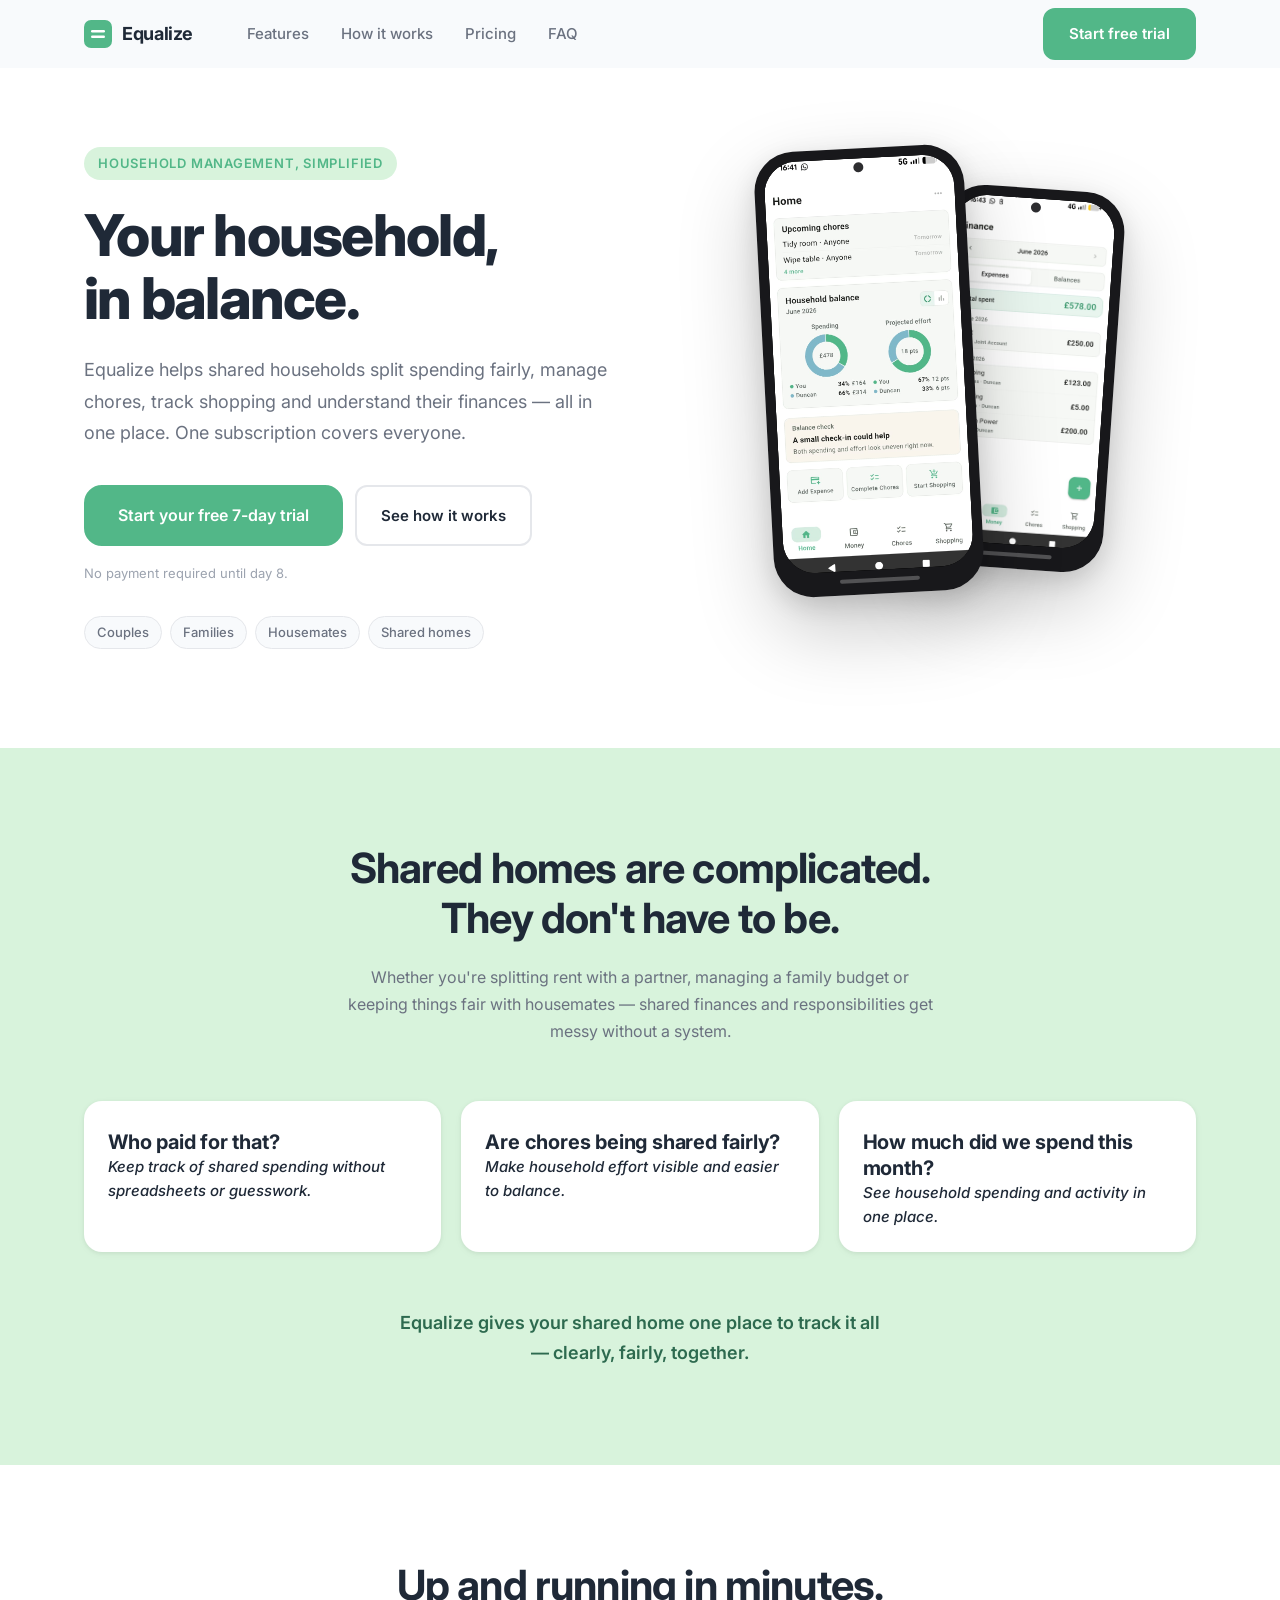
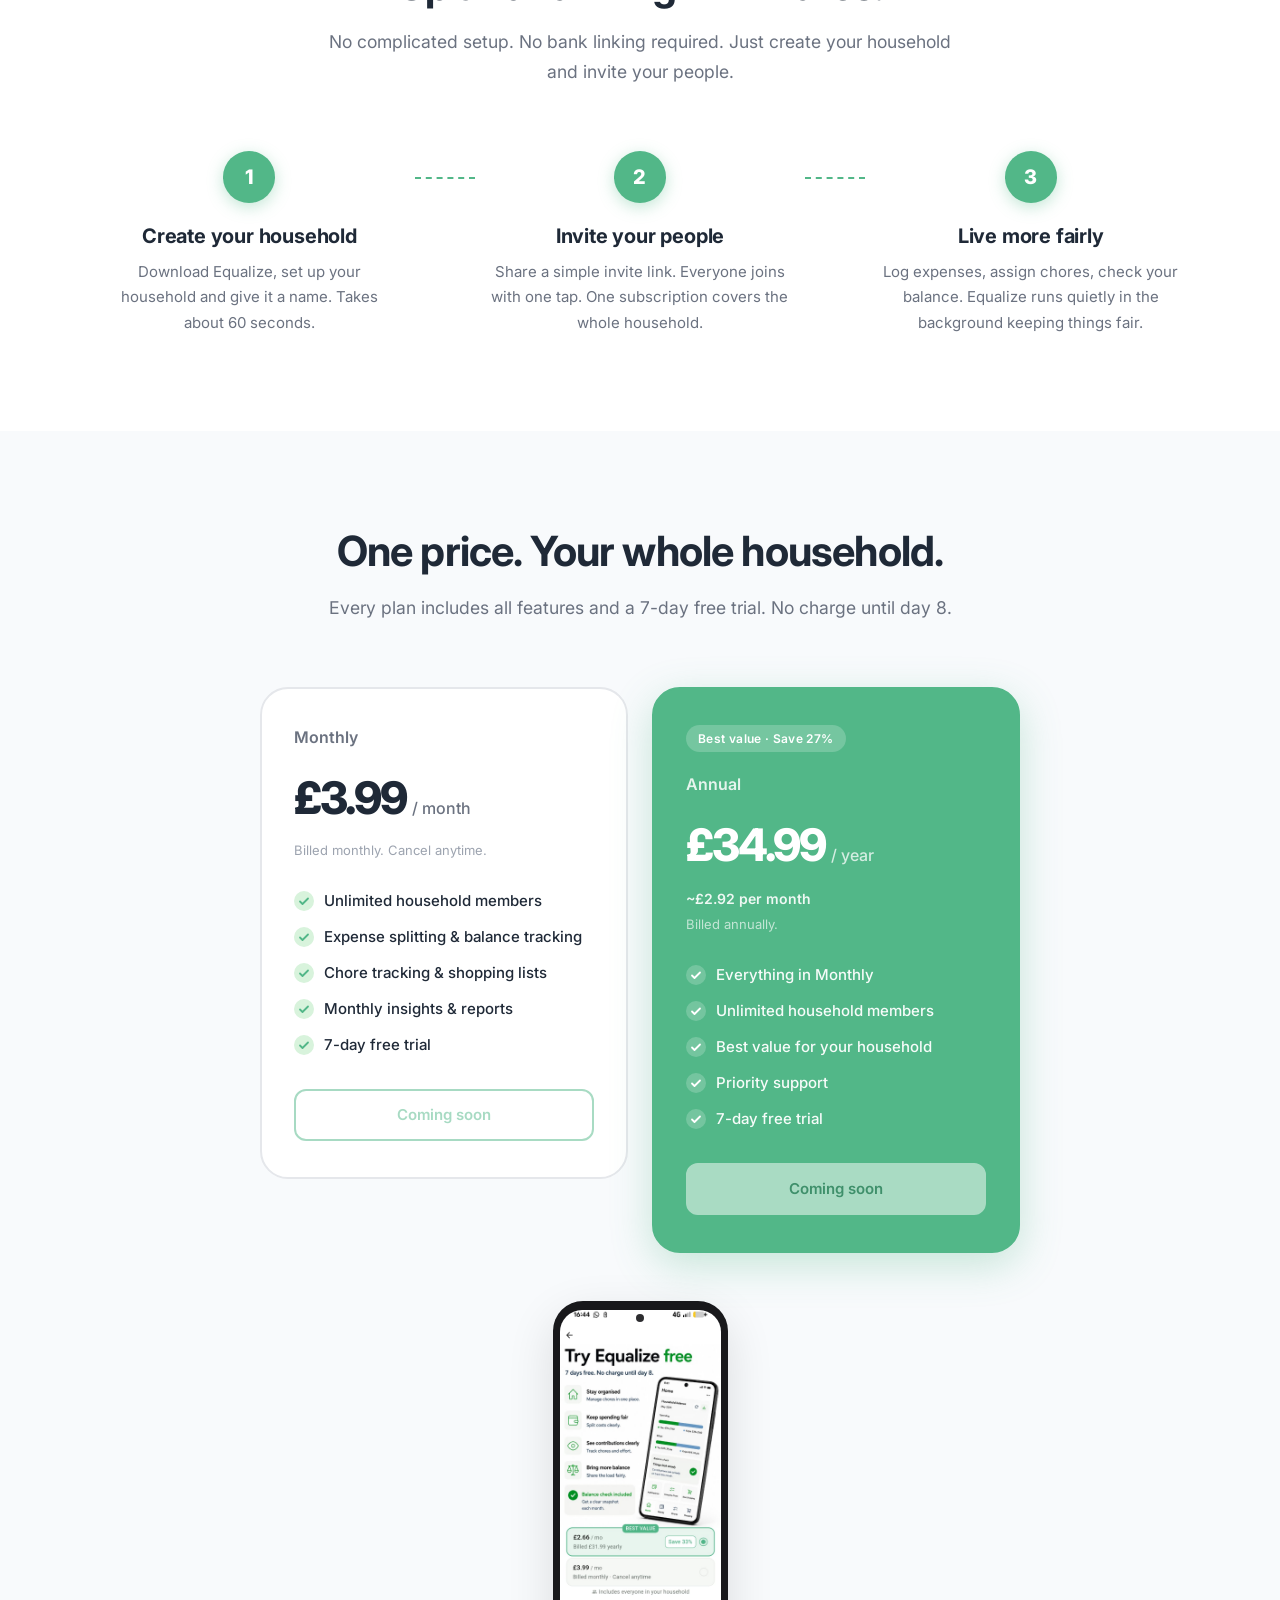
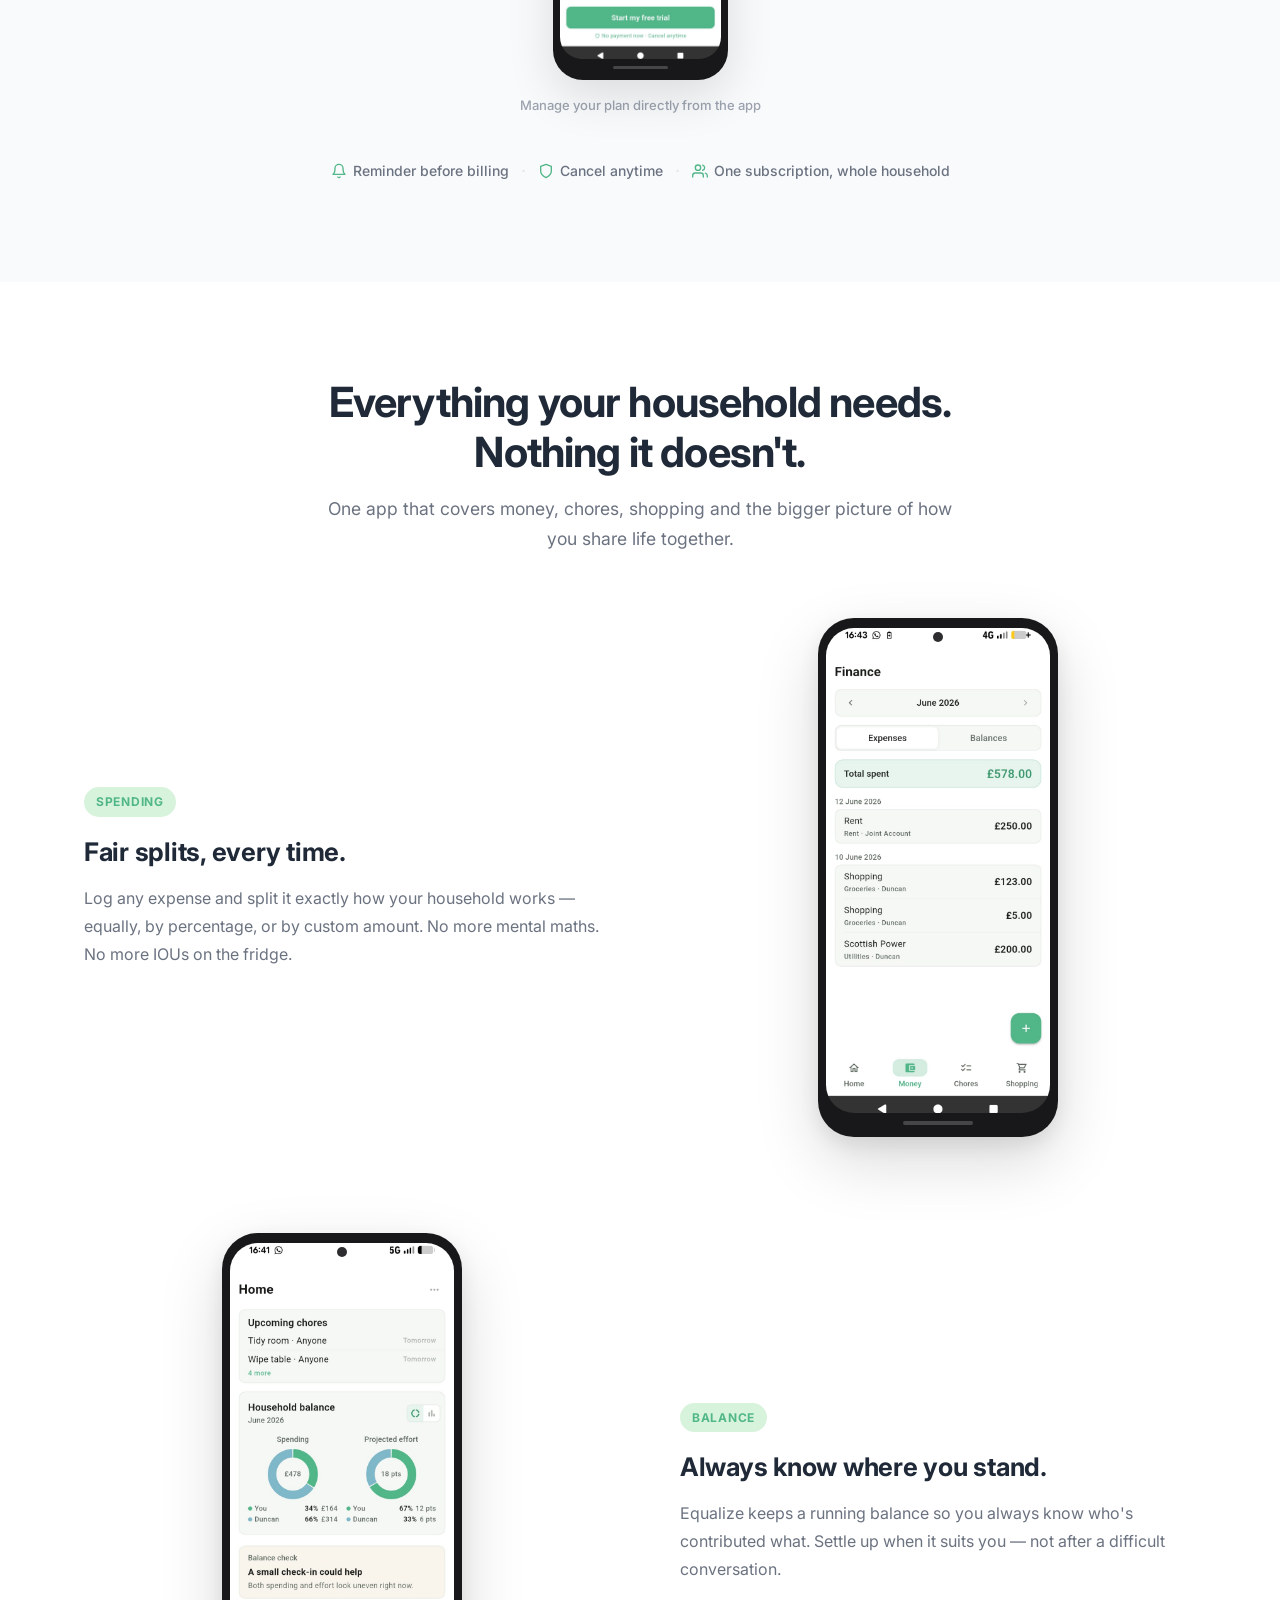
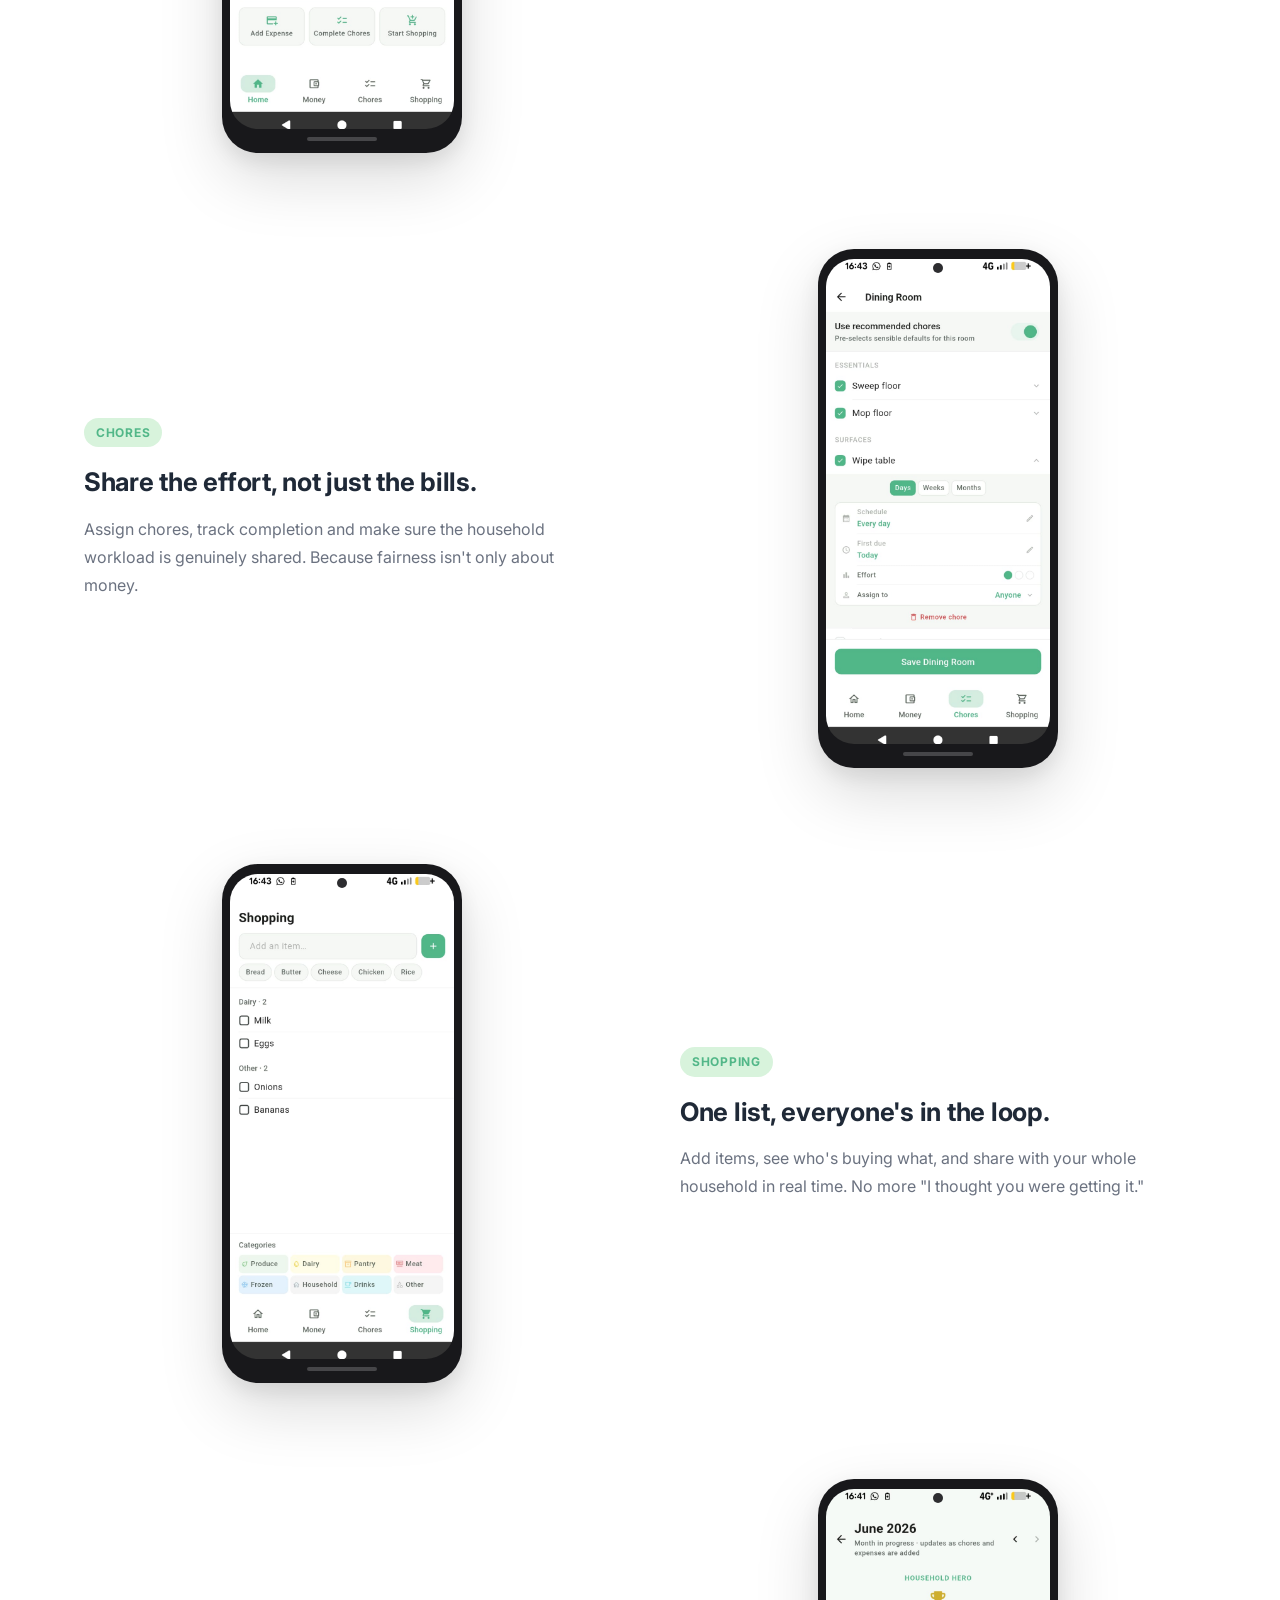
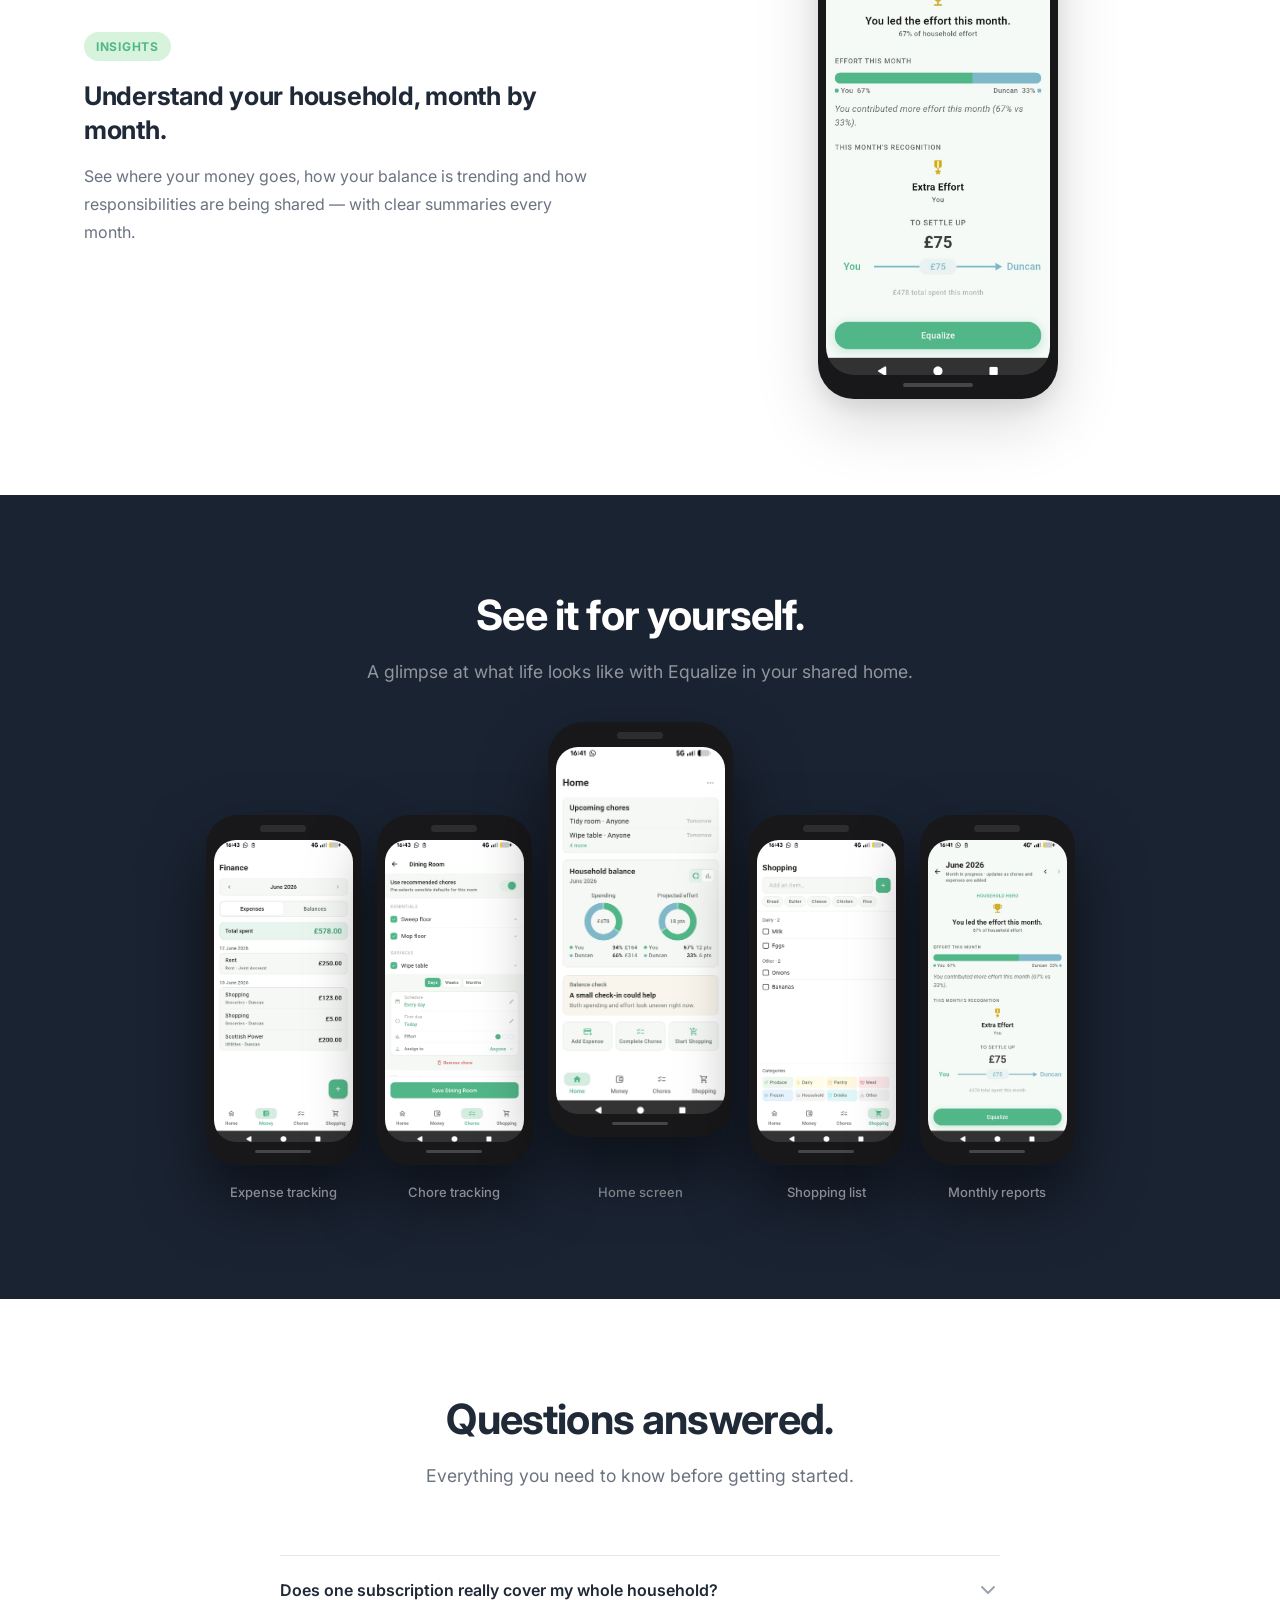
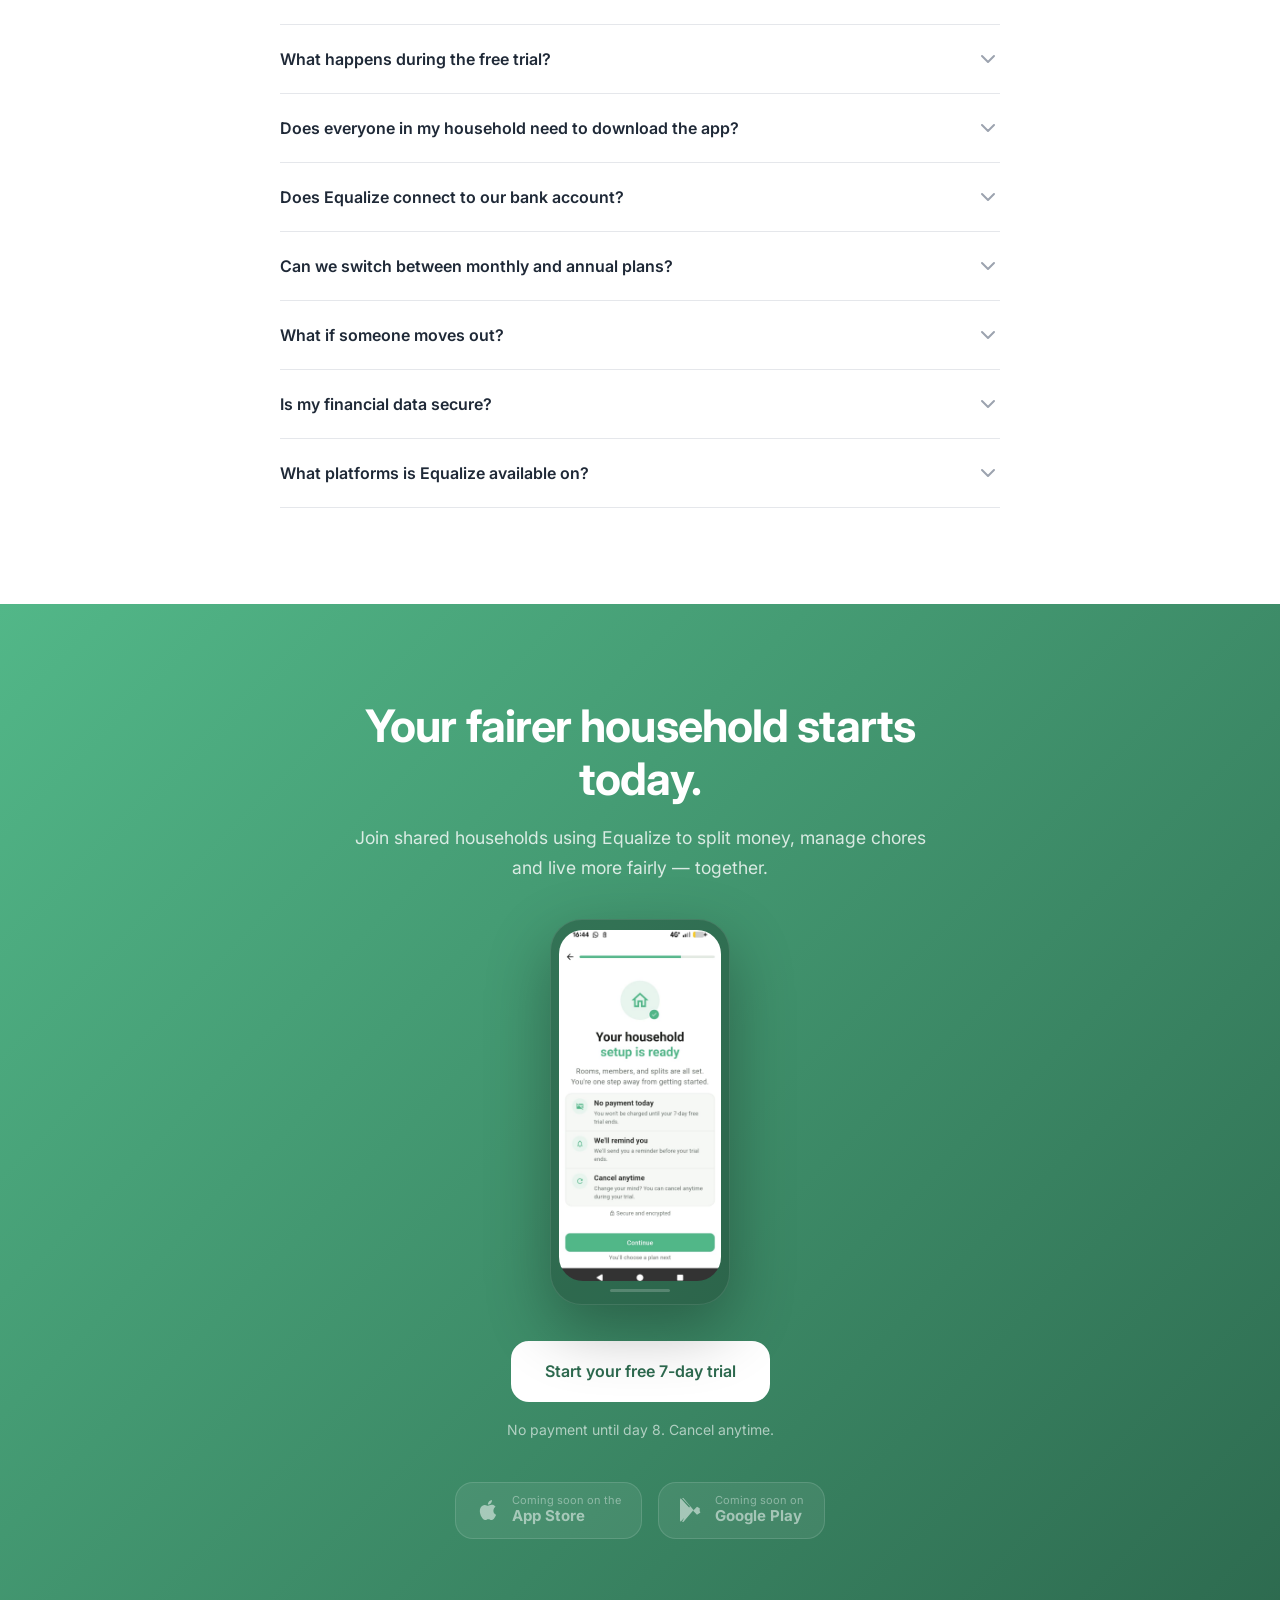
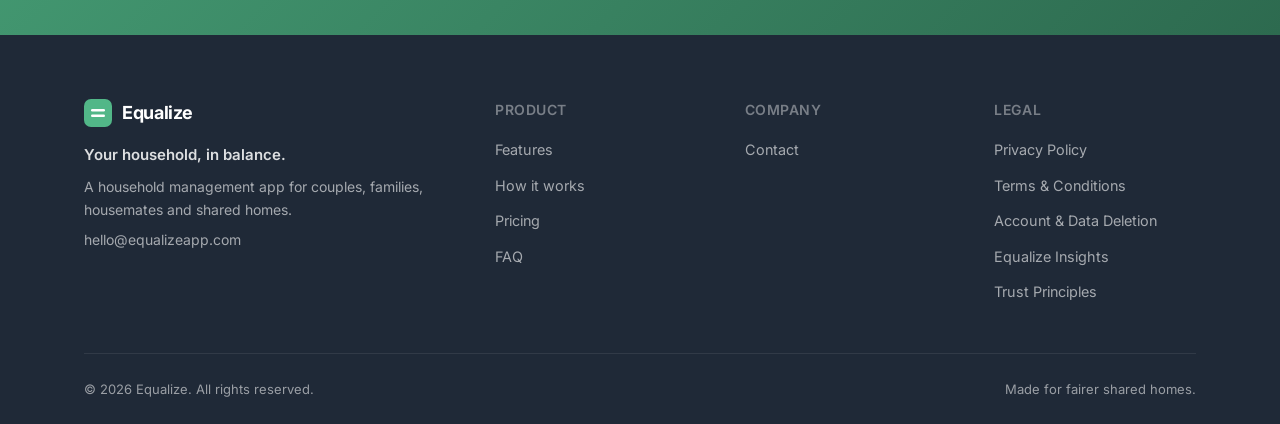
==== commit 2d099018: "Update Equalize website legal pages" ====
--- a/index.html
+++ b/index.html
@@ -6,6 +6,17 @@
   <meta name="description" content="Equalize helps shared households split spending fairly, manage chores, track shopping and understand their finances — all in one place. One subscription covers everyone.">
   <meta name="theme-color" content="#52B788">
   <title>Equalize — Your household, in balance</title>
+  <link rel="icon" type="image/svg+xml" href="favicon.svg">
+  <link rel="canonical" href="https://www.equalizeapp.com/">
+  <meta property="og:type" content="website">
+  <meta property="og:title" content="Equalize — Your household, in balance">
+  <meta property="og:description" content="Equalize helps shared households split spending fairly, manage chores, track shopping and understand their finances — all in one place. One subscription covers everyone.">
+  <meta property="og:url" content="https://www.equalizeapp.com/">
+  <meta property="og:site_name" content="Equalize">
+  <meta property="og:locale" content="en_GB">
+  <meta name="twitter:card" content="summary">
+  <meta name="twitter:title" content="Equalize — Your household, in balance">
+  <meta name="twitter:description" content="Equalize helps shared households split spending fairly, manage chores, track shopping and understand their finances — all in one place.">
   <link rel="preconnect" href="https://fonts.googleapis.com">
   <link rel="preconnect" href="https://fonts.gstatic.com" crossorigin>
   <link href="https://fonts.googleapis.com/css2?family=Inter:wght@300;400;500;600;700;800&display=swap" rel="stylesheet">
@@ -56,7 +67,6 @@
       <a href="#pricing" class="mobile-link">Pricing</a>
       <a href="#faq" class="mobile-link">FAQ</a>
       <div class="mobile-divider"></div>
-      <a href="#" class="mobile-link">Sign in</a>
       <a href="#pricing" class="btn btn-primary btn-full">Start free trial</a>
     </div>
   </div>
@@ -222,7 +232,7 @@
                 7-day free trial
               </li>
             </ul>
-            <a href="#" class="btn btn-outline btn-full">Start free trial</a>
+            <span class="btn btn-outline btn-full btn-disabled">Coming soon</span>
           </div>
 
           <div class="pricing-card pricing-card--featured animate-on-scroll">
@@ -256,7 +266,7 @@
                 7-day free trial
               </li>
             </ul>
-            <a href="#" class="btn btn-white btn-full">Start free trial</a>
+            <span class="btn btn-white btn-full btn-disabled">Coming soon</span>
           </div>
 
         </div>
@@ -578,20 +588,20 @@
           <a href="#pricing" class="btn btn-white btn-large">Start your free 7-day trial</a>
           <p class="cta-note">No payment until day 8. Cancel anytime.</p>
           <div class="store-badges">
-            <a href="#" class="store-badge" aria-label="Download on the App Store">
+            <span class="store-badge store-badge--soon" aria-label="App Store — coming soon">
               <svg class="store-icon" viewBox="0 0 24 24" aria-hidden="true"><path d="M18.71 19.5c-.83 1.24-1.71 2.45-3.05 2.47-1.34.03-1.77-.79-3.29-.79-1.53 0-2 .77-3.27.82-1.31.05-2.3-1.32-3.14-2.53C4.25 17 2.94 12.45 4.7 9.39c.87-1.52 2.43-2.48 4.12-2.51 1.28-.02 2.5.87 3.29.87.78 0 2.26-1.07 3.8-.91.65.03 2.47.26 3.64 1.98-.09.06-2.17 1.28-2.15 3.81.03 3.02 2.65 4.03 2.68 4.04-.03.07-.42 1.44-1.38 2.83M13 3.5c.73-.83 1.94-1.46 2.94-1.5.13 1.17-.34 2.35-1.04 3.19-.69.85-1.83 1.51-2.95 1.42-.15-1.15.41-2.35 1.05-3.11z" fill="currentColor"/></svg>
               <div class="store-badge-text">
-                <span class="store-sub">Download on the</span>
+                <span class="store-sub">Coming soon on the</span>
                 <span class="store-main">App Store</span>
               </div>
-            </a>
-            <a href="#" class="store-badge" aria-label="Get it on Google Play">
+            </span>
+            <span class="store-badge store-badge--soon" aria-label="Google Play — coming soon">
               <svg class="store-icon" viewBox="0 0 24 24" aria-hidden="true"><path d="M3.18 23.76c.35.19.75.24 1.15.14L14.54 12 10.9 8.36 3.18 23.76zM20.7 10.37l-2.7-1.54-3.9 3.9 3.9 3.9 2.72-1.56c.77-.44.77-1.26 0-1.7zM1.55.38C1.22.7 1 1.22 1 1.9v20.2c0 .68.22 1.2.55 1.52l.08.07L12.17 12v-.27L1.63.3zM14.54 12L4.33.1c-.4-.12-.8-.07-1.15.14L14.54 12z" fill="currentColor"/></svg>
               <div class="store-badge-text">
-                <span class="store-sub">Get it on</span>
+                <span class="store-sub">Coming soon on</span>
                 <span class="store-main">Google Play</span>
               </div>
-            </a>
+            </span>
           </div>
         </div>
       </div>
@@ -642,7 +652,10 @@
           <h4>Legal</h4>
           <ul role="list">
             <li><a href="privacy.html">Privacy Policy</a></li>
-            <li><a href="terms.html">Terms of Service</a></li>
+            <li><a href="terms.html">Terms &amp; Conditions</a></li>
+            <li><a href="account-deletion.html">Account &amp; Data Deletion</a></li>
+            <li><a href="equalize-insights.html">Equalize Insights</a></li>
+            <li><a href="trust.html">Trust Principles</a></li>
           </ul>
         </div>
 
--- a/styles.css
+++ b/styles.css
@@ -177,6 +177,12 @@
 }
 
 .btn-full { width: 100%; }
+
+.btn-disabled {
+  opacity: 0.5;
+  cursor: default;
+  pointer-events: none;
+}
 
 
 /* ============================================================
@@ -1156,6 +1162,16 @@
   transform: translateY(-2px);
 }
 
+.store-badge--soon {
+  opacity: 0.55;
+  cursor: default;
+}
+.store-badge--soon:hover {
+  background: rgba(255,255,255,0.12);
+  border-color: rgba(255,255,255,0.25);
+  transform: none;
+}
+
 .store-icon { width: 24px; height: 24px; flex-shrink: 0; }
 
 .store-badge-text {
@@ -1205,7 +1221,7 @@
 
 .footer-desc {
   font-size: 0.875rem;
-  color: rgba(255,255,255,0.45);
+  color: rgba(255,255,255,0.6);
   line-height: 1.65;
 }
 
@@ -1240,7 +1256,7 @@
 
 .footer-bottom p {
   font-size: 0.8125rem;
-  color: rgba(255,255,255,0.35);
+  color: rgba(255,255,255,0.55);
 }
 
 
@@ -1388,7 +1404,7 @@
 ============================================================ */
 
 .legal-header {
-  padding: 80px 0 48px;
+  padding: calc(var(--nav-height) + 32px) 0 48px;
   border-bottom: 1px solid var(--border);
 }
 
@@ -1416,6 +1432,15 @@
   letter-spacing: -0.01em;
 }
 
+.legal-content h3 {
+  font-size: 1rem;
+  font-weight: 700;
+  color: var(--text);
+  margin-top: 24px;
+  margin-bottom: 10px;
+  letter-spacing: -0.01em;
+}
+
 .legal-content p,
 .legal-content li {
   font-size: 0.975rem;
@@ -1430,6 +1455,12 @@
   margin-bottom: 12px;
 }
 
+.legal-content ol {
+  list-style: decimal;
+  padding-left: 20px;
+  margin-bottom: 12px;
+}
+
 .legal-content a {
   color: var(--green-dark);
   text-decoration: underline;
@@ -1440,6 +1471,6 @@
   display: inline-block;
   margin-top: 8px;
   font-size: 0.875rem;
-  color: var(--text-muted);
-}
-.footer-email:hover { color: var(--green-dark); }
+  color: rgba(255,255,255,0.6);
+}
+.footer-email:hover { color: white; }
